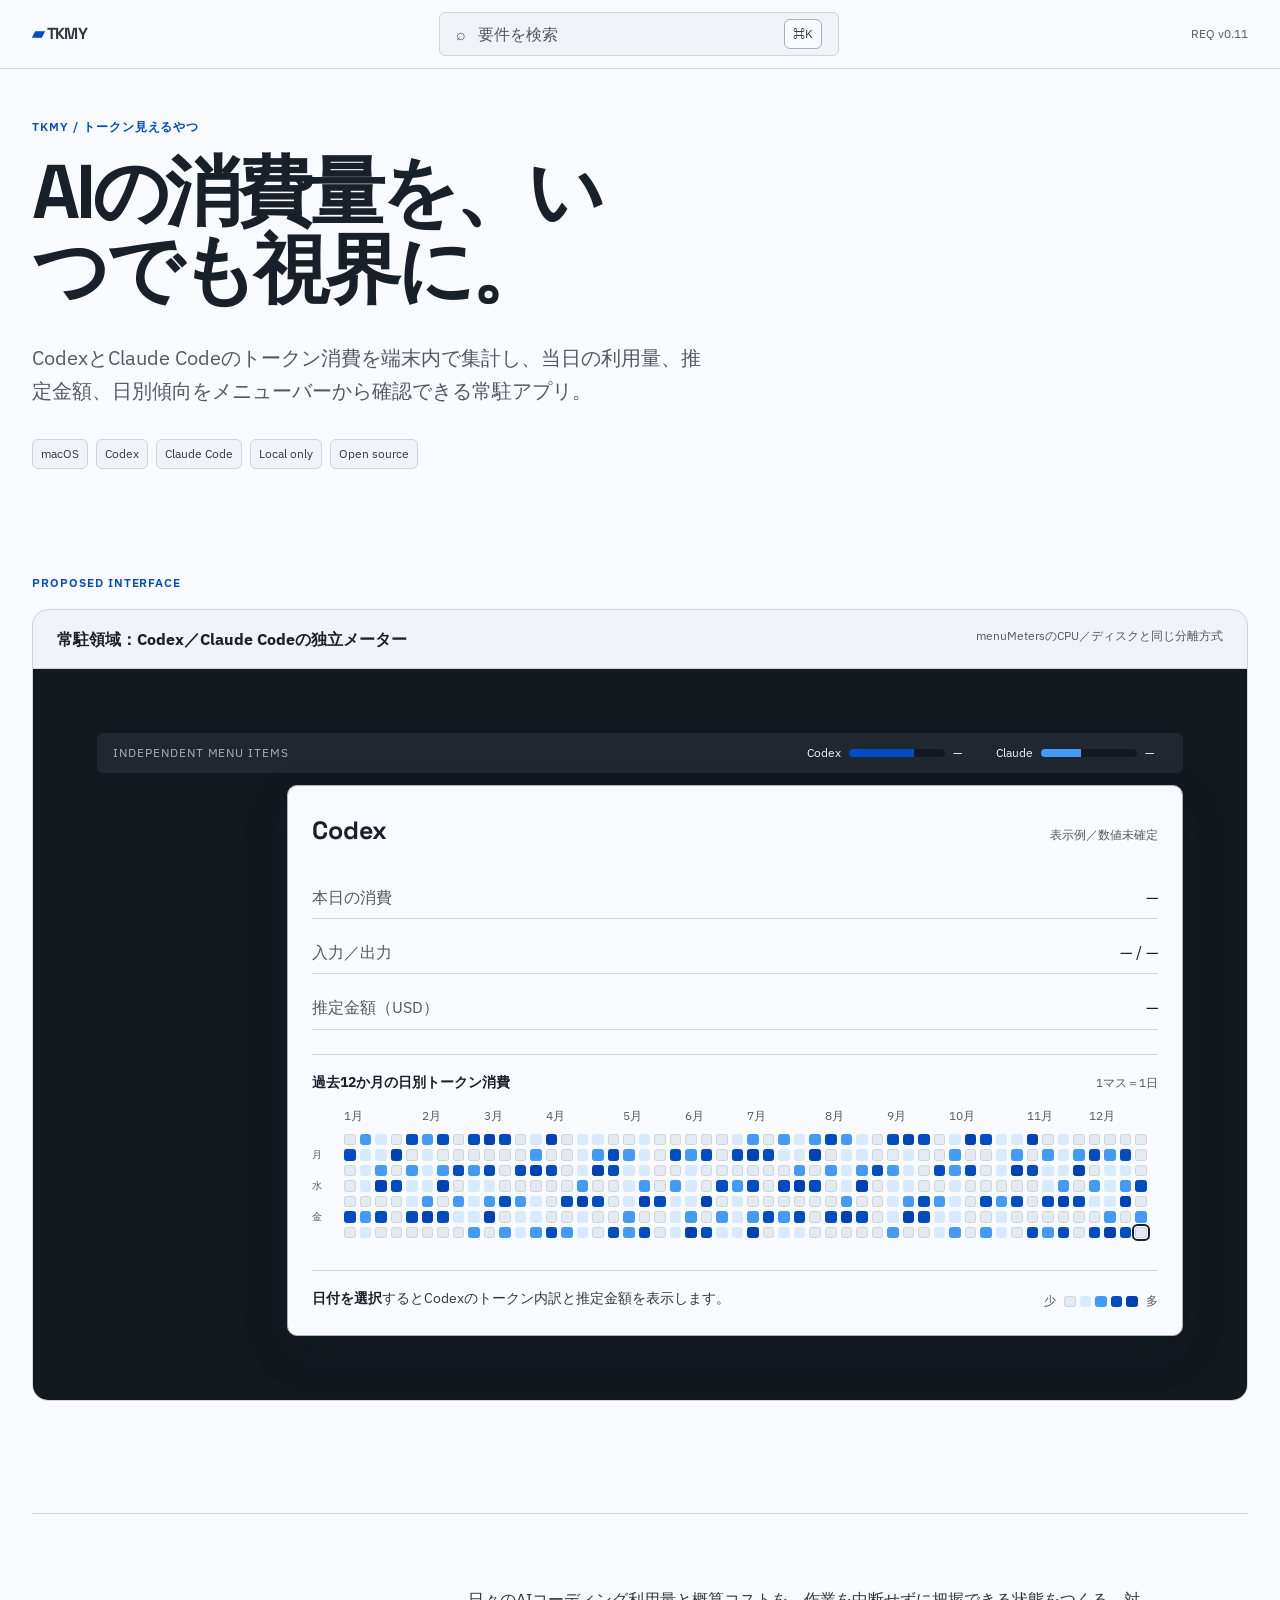
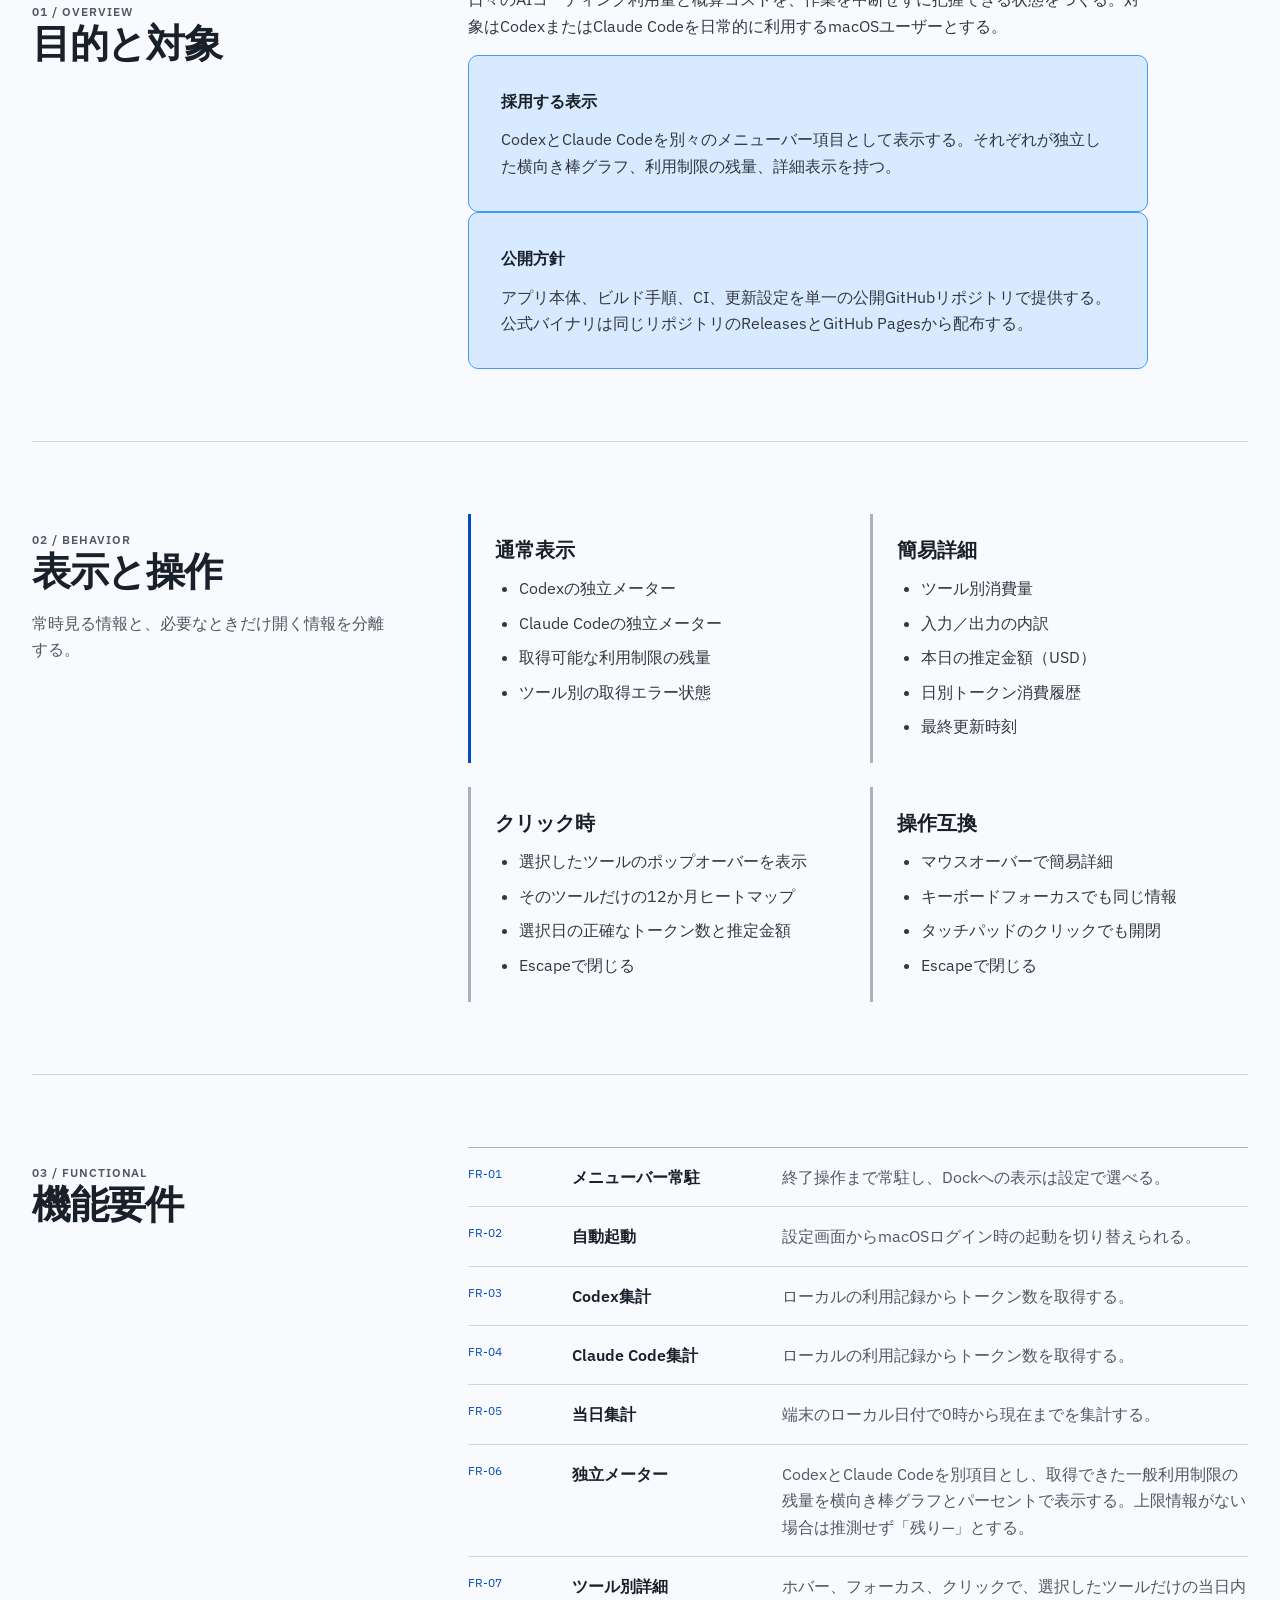
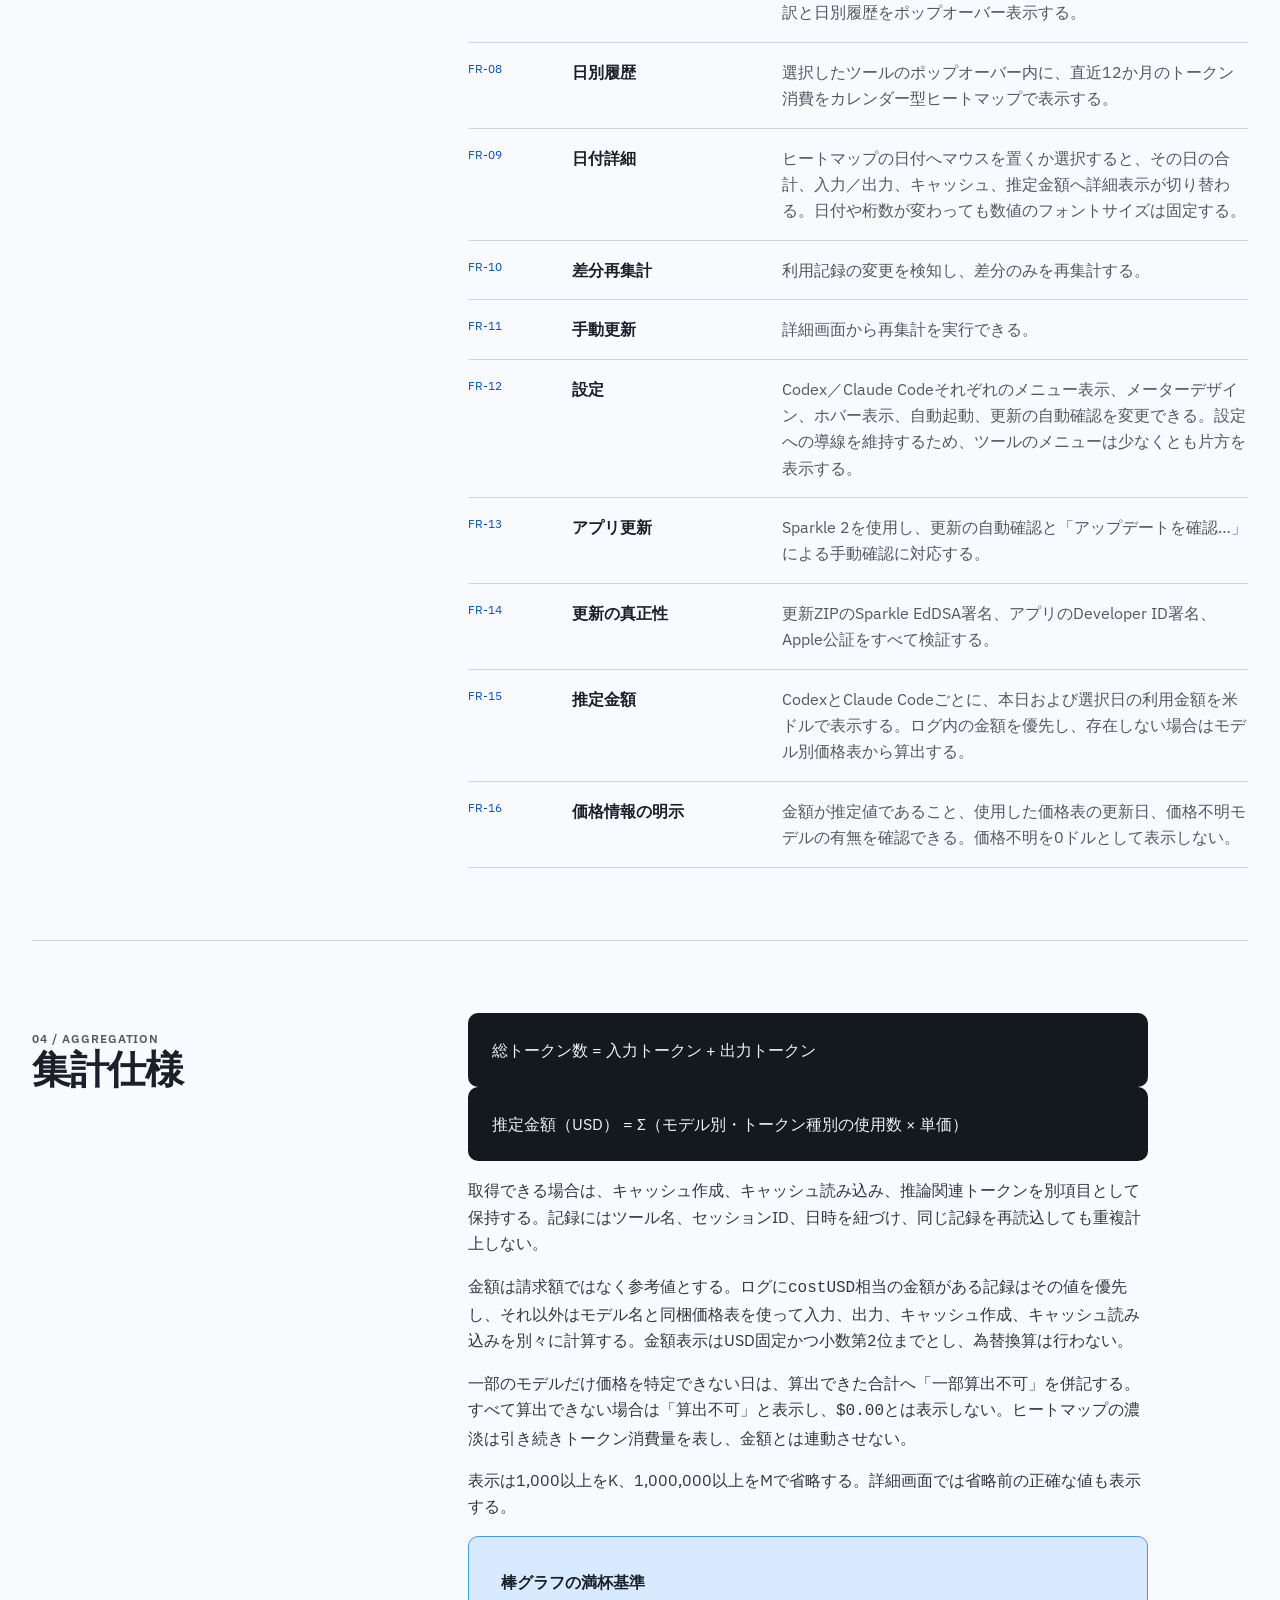
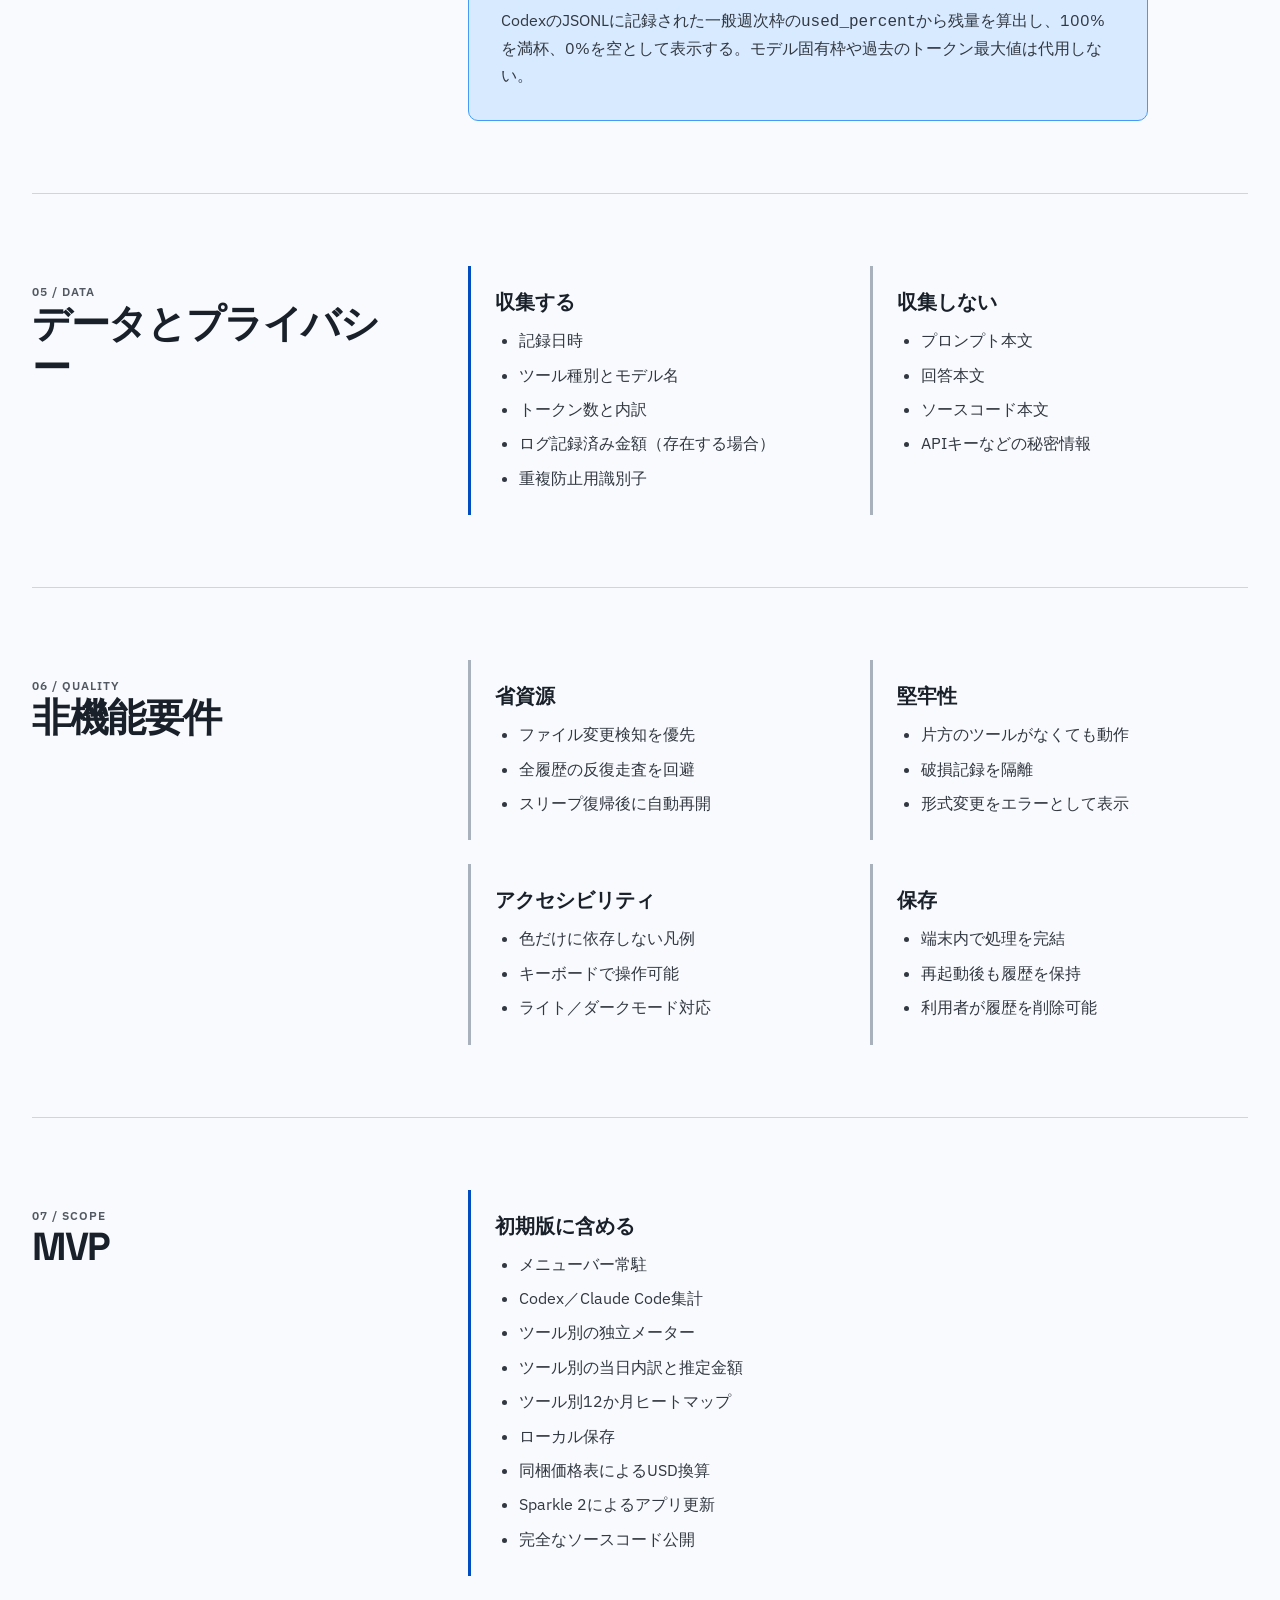
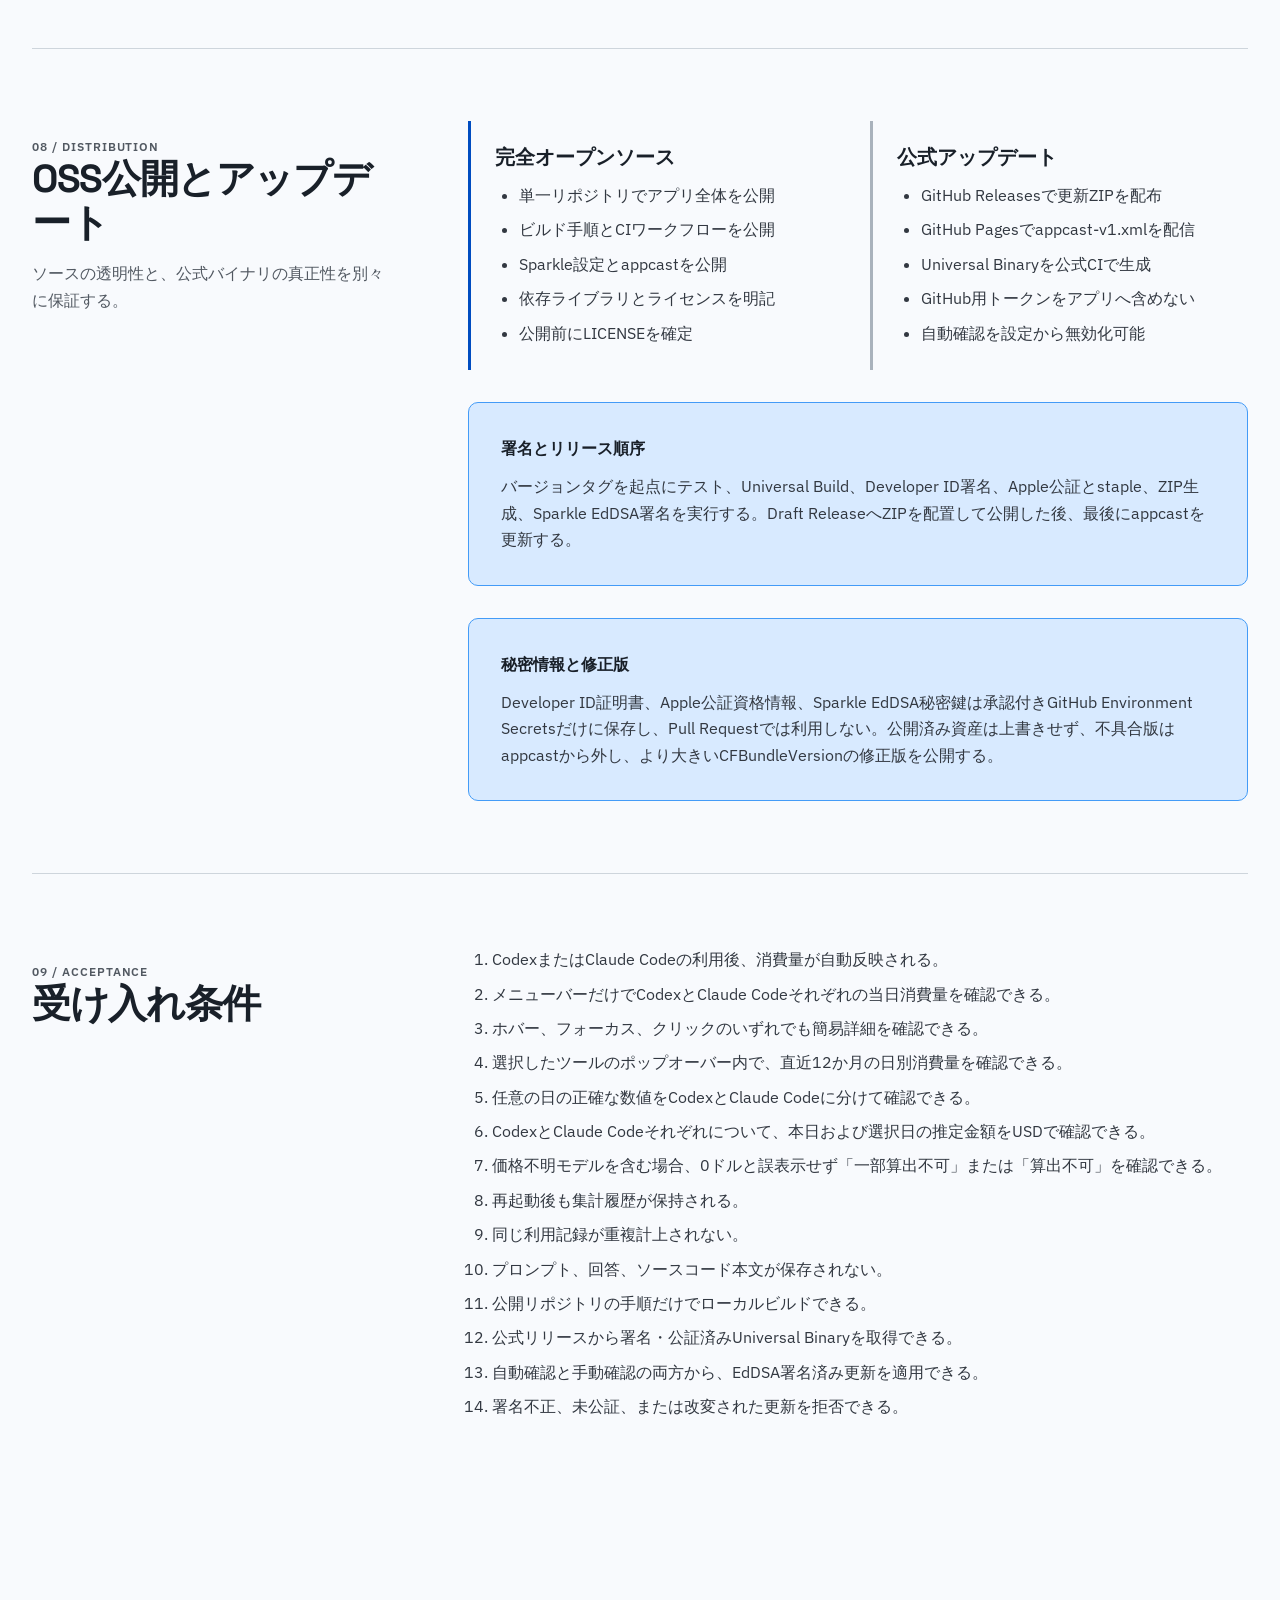
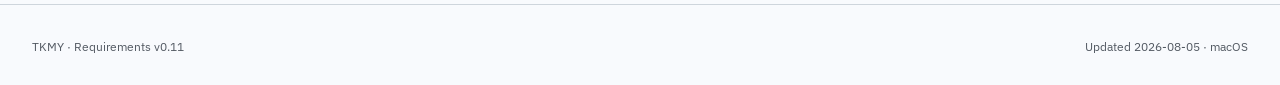
==== index.html @ b1a227ee "Initial release of TKMY" ====
<!doctype html>
<html lang="ja">
<head>
  <meta charset="utf-8">
  <meta name="viewport" content="width=device-width, initial-scale=1, viewport-fit=cover">
  <meta name="description" content="CodexとClaude Codeのトークン消費と推定金額を可視化するmacOS常駐アプリの要件定義">
  <title>TKMY — 要件定義 v0.11</title>
  <link rel="stylesheet" href="tokens.css">
  <style>
    /* Hallmark · macrostructure: Workbench · tone: technical-utilitarian · anchor hue: cobalt
     * pre-emit critique: P5 H5 E5 S5 R5 V5
     * contrast: pass (40–41) · nav: N13 · footer: Ft2 · slop: pass (42–45)
     * honest: pass (46) · chrome: pass (47) · tokens: pass (48) · responsive: pass (49)
     * mobile: pass (34, 49, 50–57) · icons: pass (30)
     */
    * { box-sizing: border-box; }
    html, body { margin: 0; overflow-x: clip; }
    html { scroll-behavior: smooth; }
    body {
      background: var(--color-paper);
      color: var(--color-ink-2);
      font-family: var(--font-body);
      font-size: var(--text-base);
      line-height: 1.65;
    }
    button, input { font: inherit; }
    button, a { -webkit-tap-highlight-color: var(--color-transparent); }
    a { color: inherit; text-decoration-color: var(--color-rule-2); text-underline-offset: 0.22em; }
    a:hover { text-decoration-color: var(--color-accent); }
    a:active { transform: translateY(1px); }
    a[aria-disabled="true"] { opacity: 0.5; cursor: not-allowed; pointer-events: none; }
    :focus-visible { outline: 2px solid var(--color-focus); outline-offset: 3px; }
    [hidden] { display: none !important; }

    .shell { width: min(100% - 2rem, 76rem); margin-inline: auto; }
    .nav {
      position: sticky; inset-block-start: 0; z-index: 20;
      background: var(--color-paper);
      border-block-end: var(--rule-thin) solid var(--color-rule);
    }
    .nav__inner {
      min-height: 4.25rem; display: grid; grid-template-columns: auto minmax(0, 1fr) auto;
      align-items: center; gap: var(--space-md);
    }
    .brand { font-family: var(--font-display); font-weight: 700; letter-spacing: -0.04em; text-decoration: none; white-space: nowrap; }
    .brand__mark { color: var(--color-accent); }
    .search-pill {
      justify-self: center; width: min(100%, 25rem); min-height: 2.75rem; padding-inline: var(--space-md);
      display: flex; align-items: center; gap: var(--space-sm); color: var(--color-muted);
      background: var(--color-paper-2); border: var(--rule-thin) solid var(--color-rule);
      border-radius: var(--radius-sm); cursor: pointer;
      transition: background-color var(--dur-medium) var(--ease-out), border-color var(--dur-medium) var(--ease-out);
    }
    .search-pill__label { overflow: hidden; text-overflow: ellipsis; white-space: nowrap; }
    .search-pill kbd, .cmd__hint kbd {
      margin-inline-start: auto; padding: var(--space-2xs) var(--space-xs); font-family: var(--font-mono); font-size: var(--text-xs);
      color: var(--color-ink-2); background: var(--color-paper); border: var(--rule-thin) solid var(--color-rule-2); border-radius: var(--radius-sm);
    }
    .nav__meta { font-family: var(--font-mono); font-size: var(--text-xs); color: var(--color-muted); white-space: nowrap; }

    .hero { padding-block: var(--space-2xl) var(--space-3xl); }
    .eyebrow, .section-kicker, .figure-label {
      margin: 0 0 var(--space-md); font-family: var(--font-mono); font-size: var(--text-xs); font-weight: 600;
      letter-spacing: 0.08em; text-transform: uppercase; color: var(--color-accent);
    }
    h1, h2, h3 { color: var(--color-ink); font-family: var(--font-display); font-style: normal; overflow-wrap: anywhere; min-width: 0; }
    h1 { max-width: 13ch; margin: 0; font-size: var(--text-display); line-height: 1.03; letter-spacing: -0.055em; }
    h2 { margin: 0; font-size: clamp(1.75rem, 4vw, var(--text-2xl)); line-height: 1.12; letter-spacing: -0.035em; }
    h3 { margin: 0; font-size: var(--text-md); line-height: 1.25; }
    .hero__lede { max-width: 42rem; margin: var(--space-xl) 0 0; font-size: var(--text-md); color: var(--color-muted); }
    .scope-line { display: flex; flex-wrap: wrap; gap: var(--space-xs); margin-block-start: var(--space-xl); }
    .chip { padding: var(--space-2xs) var(--space-xs); font-family: var(--font-mono); font-size: var(--text-xs); border: var(--rule-thin) solid var(--color-rule); border-radius: var(--radius-sm); background: var(--color-paper-2); }

    .workbench { padding-block: var(--space-xl) var(--space-4xl); }
    .frame { border: var(--rule-thin) solid var(--color-rule); border-radius: var(--radius-lg); background: var(--color-paper-2); overflow: clip; }
    .frame__caption { display: flex; justify-content: space-between; gap: var(--space-md); padding: var(--space-md) var(--space-lg); border-block-end: var(--rule-thin) solid var(--color-rule); }
    .frame__caption strong { color: var(--color-ink); }
    .frame__caption span { color: var(--color-muted); font-family: var(--font-mono); font-size: var(--text-xs); }
    .desktop { min-height: 24rem; padding: clamp(var(--space-lg), 5vw, var(--space-3xl)); background: var(--color-graphite); color: var(--color-on-dark); }
    .menu-strip { display: flex; align-items: center; justify-content: space-between; min-height: 2.5rem; padding-inline: var(--space-md); background: var(--color-graphite-2); border-radius: var(--radius-sm); }
    .menu-strip__label { font-family: var(--font-mono); font-size: var(--text-xs); letter-spacing: 0.08em; color: var(--color-on-dark-muted); }
    .menu-meters { display: flex; align-items: center; gap: var(--space-xs); }
    .meter-trigger {
      min-height: 2.25rem; display: flex; align-items: center; gap: var(--space-xs); padding-inline: var(--space-sm);
      color: var(--color-on-dark); background: var(--color-transparent); border: var(--rule-thin) solid var(--color-transparent); border-radius: var(--radius-sm); cursor: pointer;
    }
    .service-meter__name { font-size: var(--text-xs); white-space: nowrap; }
    .meter { width: clamp(3.5rem, 8vw, 6rem); height: 0.5rem; display: block; overflow: clip; background: var(--color-graphite); border-radius: var(--radius-round); }
    .meter__fill { height: 100%; display: block; }
    .meter__fill--codex { width: 68%; background: var(--color-accent); }
    .meter__fill--claude { width: 42%; background: var(--color-accent-2); }
    .meter__number { font-family: var(--font-mono); font-size: var(--text-xs); font-variant-numeric: tabular-nums; white-space: nowrap; }
    .meter-trigger:disabled { opacity: 0.5; cursor: not-allowed; }
    .meter-trigger[data-state="loading"] .meter__number { opacity: 0.6; }
    .meter-trigger[data-state="error"] { border-color: var(--color-error); }
    .meter-trigger[data-state="success"] { border-color: var(--color-success); }
    .hover-card {
      width: min(56rem, calc(100% - 2rem)); margin: var(--space-sm) 0 0 auto; padding: var(--space-lg);
      color: var(--color-ink-2); background: var(--color-paper); border: var(--rule-thin) solid var(--color-rule-2); border-radius: var(--radius-md);
      box-shadow: 0 1rem 3rem var(--color-shadow);
    }
    .hover-card::backdrop { background: var(--color-transparent); }
    .hover-card__head { display: flex; justify-content: space-between; align-items: baseline; gap: var(--space-md); margin-block-end: var(--space-lg); }
    .hover-card__head strong { color: var(--color-ink); font-family: var(--font-display); font-size: var(--text-lg); }
    .hover-card__head span { color: var(--color-muted); font-family: var(--font-mono); font-size: var(--text-xs); }
    .metric-list { display: grid; gap: var(--space-sm); margin: 0; }
    .metric-list div { display: grid; grid-template-columns: 1fr auto; gap: var(--space-md); padding-block: var(--space-xs); border-block-end: var(--rule-thin) solid var(--color-rule); }
    .metric-list dt { color: var(--color-muted); }
    .metric-list dd { margin: 0; color: var(--color-ink); font-family: var(--font-mono); font-variant-numeric: tabular-nums; }
    .hover-contribution { margin-block-start: var(--space-lg); padding-block-start: var(--space-md); border-block-start: var(--rule-thin) solid var(--color-rule); }
    .hover-contribution__head { display: flex; align-items: baseline; justify-content: space-between; gap: var(--space-md); margin-block-end: var(--space-sm); }
    .hover-contribution__head strong { color: var(--color-ink); font-size: var(--text-sm); }
    .hover-contribution__head span { color: var(--color-muted); font-family: var(--font-mono); font-size: var(--text-xs); white-space: nowrap; }
    .contribution-scroll { overflow-x: auto; overscroll-behavior-inline: contain; padding-block-end: var(--space-xs); scrollbar-width: thin; }
    .contribution-chart { --heat-cell: 0.72rem; --heat-gap: var(--space-2xs); width: max-content; min-width: 100%; }
    .month-row { margin-inline-start: var(--space-xl); display: grid; grid-template-columns: repeat(52, var(--heat-cell)); gap: var(--heat-gap); color: var(--color-muted); font-size: var(--text-xs); }
    .month-row span { grid-column: span 4; }
    .month-row span:nth-child(3n + 1) { grid-column: span 5; }
    .contribution-body { display: grid; grid-template-columns: var(--space-lg) auto; gap: var(--space-xs); margin-block-start: var(--space-xs); }
    .weekday-labels { height: calc(7 * var(--heat-cell) + 6 * var(--heat-gap)); display: grid; grid-template-rows: repeat(7, var(--heat-cell)); gap: var(--heat-gap); color: var(--color-muted); font-size: 0.65rem; line-height: var(--heat-cell); }
    .contribution-plot { display: grid; grid-auto-flow: column; grid-template-rows: repeat(7, var(--heat-cell)); grid-template-columns: repeat(52, var(--heat-cell)); gap: var(--heat-gap); width: max-content; }
    .contribution-day { width: var(--heat-cell); height: var(--heat-cell); padding: 0; background: var(--color-paper-3); border: var(--rule-thin) solid var(--color-rule); border-radius: 0.16rem; cursor: crosshair; }
    .contribution-day[data-level="1"] { background: var(--color-accent-soft); border-color: var(--color-accent-soft); }
    .contribution-day[data-level="2"] { background: var(--color-accent-2); border-color: var(--color-accent-2); }
    .contribution-day[data-level="3"] { background: var(--color-accent); border-color: var(--color-accent); }
    .contribution-day[data-level="4"] { background: var(--color-focus); border-color: var(--color-focus); }
    .contribution-day[aria-current="date"] { outline: 2px solid var(--color-ink); outline-offset: 1px; }
    .contribution-day:active { transform: scale(0.92); }
    .contribution-day:disabled { opacity: 0.5; cursor: not-allowed; }
    .contribution-day[data-state="loading"] { opacity: 0.65; }
    .contribution-day[data-state="error"] { border-color: var(--color-error); }
    .contribution-day[data-state="success"] { outline: 2px solid var(--color-success); }
    .contribution-footer { display: grid; gap: var(--space-md); margin-block-start: var(--space-lg); padding-block-start: var(--space-md); border-block-start: var(--rule-thin) solid var(--color-rule); }
    .day-readout { min-height: 1.5rem; margin: 0; color: var(--color-ink-2); font-size: var(--text-sm); }
    .day-readout strong { color: var(--color-ink); }
    .heat-legend { display: flex; align-items: center; gap: var(--space-xs); color: var(--color-muted); font-size: var(--text-xs); }
    .heat-legend__steps { display: flex; gap: var(--space-2xs); }
    .heat-legend i { width: 0.72rem; height: 0.72rem; display: block; border: var(--rule-thin) solid var(--color-rule); border-radius: 0.16rem; background: var(--color-paper-3); }
    .heat-legend i:nth-child(2) { background: var(--color-accent-soft); border-color: var(--color-accent-soft); }
    .heat-legend i:nth-child(3) { background: var(--color-accent-2); border-color: var(--color-accent-2); }
    .heat-legend i:nth-child(4) { background: var(--color-accent); border-color: var(--color-accent); }
    .heat-legend i:nth-child(5) { background: var(--color-focus); border-color: var(--color-focus); }

    .content { padding-block-end: var(--space-4xl); }
    .section { display: grid; gap: var(--space-xl); padding-block: var(--space-3xl); border-block-start: var(--rule-thin) solid var(--color-rule); scroll-margin-top: 5rem; }
    .section__head { max-width: 42rem; }
    .section__head p { margin: var(--space-md) 0 0; color: var(--color-muted); }
    .prose { max-width: 68ch; }
    .prose p:first-child { margin-block-start: 0; }
    .distribution-body { display: grid; gap: var(--space-xl); min-width: 0; }
    .requirements { margin: 0; border-block-start: var(--rule-thin) solid var(--color-rule-2); }
    .req-row { display: grid; grid-template-columns: 5rem minmax(9rem, 0.8fr) minmax(0, 2fr); gap: var(--space-lg); padding-block: var(--space-md); border-block-end: var(--rule-thin) solid var(--color-rule); }
    .req-row dt, .req-row dd { margin: 0; }
    .req-row dt { font-family: var(--font-mono); font-size: var(--text-xs); color: var(--color-accent); }
    .req-row dd:first-of-type { color: var(--color-ink); font-weight: 600; }
    .req-row dd:last-child { color: var(--color-muted); }
    .list-grid { display: grid; gap: var(--space-lg); }
    .list-grid.list-grid--single { grid-template-columns: minmax(0, 1fr); }
    .list-panel { padding: var(--space-lg); border-inline-start: 3px solid var(--color-rule-2); }
    .list-panel--accent { border-inline-start-color: var(--color-accent); }
    .list-panel h3 { margin-block-end: var(--space-sm); }
    .list-panel ul, .acceptance { margin: 0; padding-inline-start: var(--space-lg); }
    .list-panel li + li, .acceptance li + li { margin-block-start: var(--space-xs); }
    .formula { padding: var(--space-lg); color: var(--color-on-dark); background: var(--color-graphite); border-radius: var(--radius-md); font-family: var(--font-mono); overflow-wrap: anywhere; }
    .decision { padding: var(--space-xl); background: var(--color-accent-soft); border: var(--rule-thin) solid var(--color-accent-2); border-radius: var(--radius-md); }
    .decision strong { display: block; margin-block-end: var(--space-sm); color: var(--color-ink); }
    .decision p { margin: 0; }

    .footer { padding-block: var(--space-xl); border-block-start: var(--rule-thin) solid var(--color-rule); color: var(--color-muted); font-family: var(--font-mono); font-size: var(--text-xs); }
    .footer__line { display: flex; flex-wrap: wrap; justify-content: space-between; gap: var(--space-md); }

    dialog.cmd {
      position: fixed; inset: 0; width: min(36rem, calc(100% - 2rem)); max-height: min(80dvh, 36rem); margin: auto; padding: 0;
      color: var(--color-ink-2); background: var(--color-paper); border: var(--rule-thin) solid var(--color-rule-2); border-radius: var(--radius-md); box-shadow: 0 2rem 5rem var(--color-shadow);
    }
    dialog.cmd::backdrop { background: var(--color-backdrop); }
    .cmd__field { display: flex; align-items: center; gap: var(--space-sm); padding: var(--space-md); border-block-end: var(--rule-thin) solid var(--color-rule); }
    .cmd__field input { width: 100%; min-height: 2.75rem; color: var(--color-ink); background: var(--color-transparent); border: 0; outline: 0; }
    .cmd__hint { flex: none; }
    .cmd__list { display: grid; gap: var(--space-2xs); padding: var(--space-xs); overflow-y: auto; }
    .cmd__item { min-height: 3rem; display: flex; align-items: center; justify-content: space-between; gap: var(--space-md); padding-inline: var(--space-md); color: var(--color-ink-2); text-decoration: none; border-radius: var(--radius-sm); white-space: nowrap; }
    .cmd__item span { overflow: hidden; text-overflow: ellipsis; }
    .cmd__item small { color: var(--color-muted); font-family: var(--font-mono); }
    .cmd__empty { margin: 0; padding: var(--space-xl); color: var(--color-muted); text-align: center; }

    @media (hover: hover) and (pointer: fine) {
      .search-pill:hover { background: var(--color-paper-3); border-color: var(--color-rule-2); }
      .meter-trigger:hover { border-color: var(--color-on-dark-muted); }
      .cmd__item:hover { background: var(--color-accent-soft); }
      .contribution-day:hover { border-color: var(--color-ink); }
    }
    .search-pill:active, .meter-trigger:active { transform: translateY(1px); }
    .search-pill:disabled { opacity: 0.5; cursor: not-allowed; }
    .search-pill[data-state="loading"]::before { content: "…"; }
    .search-pill[data-state="error"] { border-color: var(--color-error); }
    .search-pill[data-state="success"] { border-color: var(--color-success); }

    @media (min-width: 40rem) {
      .shell { width: min(100% - 3rem, 76rem); }
      .contribution-footer { grid-template-columns: minmax(0, 1fr) auto; align-items: end; }
      .list-grid { grid-template-columns: repeat(2, minmax(0, 1fr)); }
    }
    @media (min-width: 60rem) {
      .section { grid-template-columns: minmax(0, 0.7fr) minmax(0, 1.5fr); gap: var(--space-3xl); }
      .section__head { position: sticky; inset-block-start: 6rem; align-self: start; }
    }
    @media (max-width: 39.99rem) {
      .nav__inner { grid-template-columns: auto 2.75rem auto; }
      .search-pill { width: 2.75rem; padding: 0; justify-content: center; }
      .search-pill__label, .search-pill kbd { display: none; }
      .nav__meta { font-size: 0.65rem; }
      .frame__caption { display: block; }
      .frame__caption span { display: block; margin-block-start: var(--space-xs); }
      .menu-strip__label, .service-meter__name { display: none; }
      .menu-meters { gap: 0; }
      .meter-trigger { padding-inline: var(--space-xs); }
      .meter { width: 2.5rem; }
      .req-row { grid-template-columns: 4rem minmax(0, 1fr); gap: var(--space-xs) var(--space-md); }
      .req-row dd:last-child { grid-column: 1 / -1; padding-block-end: var(--space-xs); }
      .footer__line { display: grid; }
    }
    @media (prefers-reduced-motion: reduce) {
      html { scroll-behavior: auto; }
      *, *::before, *::after { animation-duration: 0.01ms !important; animation-iteration-count: 1 !important; transition-duration: 0.01ms !important; }
    }
  </style>
</head>
<body>
  <header class="nav">
    <div class="nav__inner shell">
      <a class="brand" href="#top"><span class="brand__mark">▰</span> TKMY</a>
      <button class="search-pill" id="searchTrigger" type="button" aria-label="要件の目次を検索">
        <span aria-hidden="true">⌕</span><span class="search-pill__label">要件を検索</span><kbd>⌘K</kbd>
      </button>
      <span class="nav__meta">REQ v0.11</span>
    </div>
  </header>

  <main id="top">
    <section class="hero shell">
      <p class="eyebrow">TKMY / トークン見えるやつ</p>
      <h1>AIの消費量を、いつでも視界に。</h1>
      <p class="hero__lede">CodexとClaude Codeのトークン消費を端末内で集計し、当日の利用量、推定金額、日別傾向をメニューバーから確認できる常駐アプリ。</p>
      <div class="scope-line" aria-label="対象範囲">
        <span class="chip">macOS</span><span class="chip">Codex</span><span class="chip">Claude Code</span><span class="chip">Local only</span><span class="chip">Open source</span>
      </div>
    </section>

    <section class="workbench shell" aria-labelledby="display-title">
      <p class="section-kicker">Proposed interface</p>
      <div class="frame">
        <div class="frame__caption"><strong id="display-title">常駐領域：Codex／Claude Codeの独立メーター</strong><span>menuMetersのCPU／ディスクと同じ分離方式</span></div>
        <div class="desktop">
          <div class="menu-strip">
            <span class="menu-strip__label">INDEPENDENT MENU ITEMS</span>
            <div class="menu-meters">
              <button class="meter-trigger" type="button" data-service="codex" aria-controls="codexTip" aria-expanded="true" aria-label="Codexの本日消費量を表示">
                <span class="service-meter__name">Codex</span>
                <span class="meter" aria-hidden="true"><span class="meter__fill meter__fill--codex"></span></span>
                <span class="meter__number">—</span>
              </button>
              <button class="meter-trigger" type="button" data-service="claude" aria-controls="claudeTip" aria-expanded="false" aria-label="Claude Codeの本日消費量を表示">
                <span class="service-meter__name">Claude</span>
                <span class="meter" aria-hidden="true"><span class="meter__fill meter__fill--claude"></span></span>
                <span class="meter__number">—</span>
              </button>
            </div>
          </div>
          <div class="hover-card service-graph" id="codexTip" role="region" data-service="codex" aria-label="Codexの利用詳細">
            <div class="hover-card__head"><strong>Codex</strong><span>表示例／数値未確定</span></div>
            <dl class="metric-list"><div><dt>本日の消費</dt><dd>—</dd></div><div><dt>入力／出力</dt><dd>— / —</dd></div><div><dt>推定金額（USD）</dt><dd>—</dd></div></dl>
            <div class="hover-contribution">
              <div class="hover-contribution__head"><strong>過去12か月の日別トークン消費</strong><span>1マス＝1日</span></div>
              <div class="contribution-scroll" data-scroll tabindex="0" aria-label="Codexの年間グラフを横方向にスクロール">
                <div class="contribution-chart"><div class="month-row" data-months aria-hidden="true"></div><div class="contribution-body"><div class="weekday-labels" aria-hidden="true"><span></span><span>月</span><span></span><span>水</span><span></span><span>金</span><span></span></div><div class="contribution-plot" data-plot role="grid" aria-label="Codexの日別トークン消費"></div></div></div>
              </div>
              <div class="contribution-footer"><p class="day-readout" data-readout aria-live="polite"><strong>日付を選択</strong>するとCodexのトークン内訳と推定金額を表示します。</p><div class="heat-legend" aria-label="消費量の濃淡"><span>少</span><span class="heat-legend__steps" aria-hidden="true"><i></i><i></i><i></i><i></i><i></i></span><span>多</span></div></div>
            </div>
          </div>
          <div class="hover-card service-graph" id="claudeTip" role="region" data-service="claude" aria-label="Claude Codeの利用詳細" hidden>
            <div class="hover-card__head"><strong>Claude Code</strong><span>表示例／数値未確定</span></div>
            <dl class="metric-list"><div><dt>本日の消費</dt><dd>—</dd></div><div><dt>入力／出力</dt><dd>— / —</dd></div><div><dt>推定金額（USD）</dt><dd>—</dd></div></dl>
            <div class="hover-contribution">
              <div class="hover-contribution__head"><strong>過去12か月の日別トークン消費</strong><span>1マス＝1日</span></div>
              <div class="contribution-scroll" data-scroll tabindex="0" aria-label="Claude Codeの年間グラフを横方向にスクロール">
                <div class="contribution-chart"><div class="month-row" data-months aria-hidden="true"></div><div class="contribution-body"><div class="weekday-labels" aria-hidden="true"><span></span><span>月</span><span></span><span>水</span><span></span><span>金</span><span></span></div><div class="contribution-plot" data-plot role="grid" aria-label="Claude Codeの日別トークン消費"></div></div></div>
              </div>
              <div class="contribution-footer"><p class="day-readout" data-readout aria-live="polite"><strong>日付を選択</strong>するとClaude Codeのトークン内訳と推定金額を表示します。</p><div class="heat-legend" aria-label="消費量の濃淡"><span>少</span><span class="heat-legend__steps" aria-hidden="true"><i></i><i></i><i></i><i></i><i></i></span><span>多</span></div></div>
            </div>
          </div>
        </div>
      </div>
    </section>

    <div class="content shell">
      <section class="section" id="overview">
        <div class="section__head"><p class="section-kicker">01 / Overview</p><h2>目的と対象</h2></div>
        <div class="prose">
          <p>日々のAIコーディング利用量と概算コストを、作業を中断せずに把握できる状態をつくる。対象はCodexまたはClaude Codeを日常的に利用するmacOSユーザーとする。</p>
          <div class="decision"><strong>採用する表示</strong><p>CodexとClaude Codeを別々のメニューバー項目として表示する。それぞれが独立した横向き棒グラフ、利用制限の残量、詳細表示を持つ。</p></div>
          <div class="decision"><strong>公開方針</strong><p>アプリ本体、ビルド手順、CI、更新設定を単一の公開GitHubリポジトリで提供する。公式バイナリは同じリポジトリのReleasesとGitHub Pagesから配布する。</p></div>
        </div>
      </section>

      <section class="section" id="behavior">
        <div class="section__head"><p class="section-kicker">02 / Behavior</p><h2>表示と操作</h2><p>常時見る情報と、必要なときだけ開く情報を分離する。</p></div>
        <div class="list-grid">
          <div class="list-panel list-panel--accent"><h3>通常表示</h3><ul><li>Codexの独立メーター</li><li>Claude Codeの独立メーター</li><li>取得可能な利用制限の残量</li><li>ツール別の取得エラー状態</li></ul></div>
          <div class="list-panel"><h3>簡易詳細</h3><ul><li>ツール別消費量</li><li>入力／出力の内訳</li><li>本日の推定金額（USD）</li><li>日別トークン消費履歴</li><li>最終更新時刻</li></ul></div>
          <div class="list-panel"><h3>クリック時</h3><ul><li>選択したツールのポップオーバーを表示</li><li>そのツールだけの12か月ヒートマップ</li><li>選択日の正確なトークン数と推定金額</li><li>Escapeで閉じる</li></ul></div>
          <div class="list-panel"><h3>操作互換</h3><ul><li>マウスオーバーで簡易詳細</li><li>キーボードフォーカスでも同じ情報</li><li>タッチパッドのクリックでも開閉</li><li>Escapeで閉じる</li></ul></div>
        </div>
      </section>

      <section class="section" id="functional">
        <div class="section__head"><p class="section-kicker">03 / Functional</p><h2>機能要件</h2></div>
        <dl class="requirements">
          <div class="req-row"><dt>FR-01</dt><dd>メニューバー常駐</dd><dd>終了操作まで常駐し、Dockへの表示は設定で選べる。</dd></div>
          <div class="req-row"><dt>FR-02</dt><dd>自動起動</dd><dd>設定画面からmacOSログイン時の起動を切り替えられる。</dd></div>
          <div class="req-row"><dt>FR-03</dt><dd>Codex集計</dd><dd>ローカルの利用記録からトークン数を取得する。</dd></div>
          <div class="req-row"><dt>FR-04</dt><dd>Claude Code集計</dd><dd>ローカルの利用記録からトークン数を取得する。</dd></div>
          <div class="req-row"><dt>FR-05</dt><dd>当日集計</dd><dd>端末のローカル日付で0時から現在までを集計する。</dd></div>
          <div class="req-row"><dt>FR-06</dt><dd>独立メーター</dd><dd>CodexとClaude Codeを別項目とし、取得できた一般利用制限の残量を横向き棒グラフとパーセントで表示する。上限情報がない場合は推測せず「残り—」とする。</dd></div>
          <div class="req-row"><dt>FR-07</dt><dd>ツール別詳細</dd><dd>ホバー、フォーカス、クリックで、選択したツールだけの当日内訳と日別履歴をポップオーバー表示する。</dd></div>
          <div class="req-row"><dt>FR-08</dt><dd>日別履歴</dd><dd>選択したツールのポップオーバー内に、直近12か月のトークン消費をカレンダー型ヒートマップで表示する。</dd></div>
          <div class="req-row"><dt>FR-09</dt><dd>日付詳細</dd><dd>ヒートマップの日付へマウスを置くか選択すると、その日の合計、入力／出力、キャッシュ、推定金額へ詳細表示が切り替わる。日付や桁数が変わっても数値のフォントサイズは固定する。</dd></div>
          <div class="req-row"><dt>FR-10</dt><dd>差分再集計</dd><dd>利用記録の変更を検知し、差分のみを再集計する。</dd></div>
          <div class="req-row"><dt>FR-11</dt><dd>手動更新</dd><dd>詳細画面から再集計を実行できる。</dd></div>
          <div class="req-row"><dt>FR-12</dt><dd>設定</dd><dd>Codex／Claude Codeそれぞれのメニュー表示、メーターデザイン、ホバー表示、自動起動、更新の自動確認を変更できる。設定への導線を維持するため、ツールのメニューは少なくとも片方を表示する。</dd></div>
          <div class="req-row"><dt>FR-13</dt><dd>アプリ更新</dd><dd>Sparkle 2を使用し、更新の自動確認と「アップデートを確認…」による手動確認に対応する。</dd></div>
          <div class="req-row"><dt>FR-14</dt><dd>更新の真正性</dd><dd>更新ZIPのSparkle EdDSA署名、アプリのDeveloper ID署名、Apple公証をすべて検証する。</dd></div>
          <div class="req-row"><dt>FR-15</dt><dd>推定金額</dd><dd>CodexとClaude Codeごとに、本日および選択日の利用金額を米ドルで表示する。ログ内の金額を優先し、存在しない場合はモデル別価格表から算出する。</dd></div>
          <div class="req-row"><dt>FR-16</dt><dd>価格情報の明示</dd><dd>金額が推定値であること、使用した価格表の更新日、価格不明モデルの有無を確認できる。価格不明を0ドルとして表示しない。</dd></div>
        </dl>
      </section>

      <section class="section" id="aggregation">
        <div class="section__head"><p class="section-kicker">04 / Aggregation</p><h2>集計仕様</h2></div>
        <div class="prose">
          <div class="formula">総トークン数 = 入力トークン + 出力トークン</div>
          <div class="formula">推定金額（USD） = Σ（モデル別・トークン種別の使用数 × 単価）</div>
          <p>取得できる場合は、キャッシュ作成、キャッシュ読み込み、推論関連トークンを別項目として保持する。記録にはツール名、セッションID、日時を紐づけ、同じ記録を再読込しても重複計上しない。</p>
          <p>金額は請求額ではなく参考値とする。ログに<code>costUSD</code>相当の金額がある記録はその値を優先し、それ以外はモデル名と同梱価格表を使って入力、出力、キャッシュ作成、キャッシュ読み込みを別々に計算する。金額表示はUSD固定かつ小数第2位までとし、為替換算は行わない。</p>
          <p>一部のモデルだけ価格を特定できない日は、算出できた合計へ「一部算出不可」を併記する。すべて算出できない場合は「算出不可」と表示し、<code>$0.00</code>とは表示しない。ヒートマップの濃淡は引き続きトークン消費量を表し、金額とは連動させない。</p>
          <p>表示は1,000以上をK、1,000,000以上をMで省略する。詳細画面では省略前の正確な値も表示する。</p>
          <div class="decision"><strong>棒グラフの満杯基準</strong><p>CodexのJSONLに記録された一般週次枠の<code>used_percent</code>から残量を算出し、100%を満杯、0%を空として表示する。モデル固有枠や過去のトークン最大値は代用しない。</p></div>
        </div>
      </section>

      <section class="section" id="data">
        <div class="section__head"><p class="section-kicker">05 / Data</p><h2>データとプライバシー</h2></div>
        <div class="list-grid">
          <div class="list-panel list-panel--accent"><h3>収集する</h3><ul><li>記録日時</li><li>ツール種別とモデル名</li><li>トークン数と内訳</li><li>ログ記録済み金額（存在する場合）</li><li>重複防止用識別子</li></ul></div>
          <div class="list-panel"><h3>収集しない</h3><ul><li>プロンプト本文</li><li>回答本文</li><li>ソースコード本文</li><li>APIキーなどの秘密情報</li></ul></div>
        </div>
      </section>

      <section class="section" id="quality">
        <div class="section__head"><p class="section-kicker">06 / Quality</p><h2>非機能要件</h2></div>
        <div class="list-grid">
          <div class="list-panel"><h3>省資源</h3><ul><li>ファイル変更検知を優先</li><li>全履歴の反復走査を回避</li><li>スリープ復帰後に自動再開</li></ul></div>
          <div class="list-panel"><h3>堅牢性</h3><ul><li>片方のツールがなくても動作</li><li>破損記録を隔離</li><li>形式変更をエラーとして表示</li></ul></div>
          <div class="list-panel"><h3>アクセシビリティ</h3><ul><li>色だけに依存しない凡例</li><li>キーボードで操作可能</li><li>ライト／ダークモード対応</li></ul></div>
          <div class="list-panel"><h3>保存</h3><ul><li>端末内で処理を完結</li><li>再起動後も履歴を保持</li><li>利用者が履歴を削除可能</li></ul></div>
        </div>
      </section>

      <section class="section" id="mvp">
        <div class="section__head"><p class="section-kicker">07 / Scope</p><h2>MVP</h2></div>
        <div class="list-grid list-grid--single">
          <div class="list-panel list-panel--accent"><h3>初期版に含める</h3><ul><li>メニューバー常駐</li><li>Codex／Claude Code集計</li><li>ツール別の独立メーター</li><li>ツール別の当日内訳と推定金額</li><li>ツール別12か月ヒートマップ</li><li>ローカル保存</li><li>同梱価格表によるUSD換算</li><li>Sparkle 2によるアプリ更新</li><li>完全なソースコード公開</li></ul></div>
        </div>
      </section>

      <section class="section" id="distribution">
        <div class="section__head"><p class="section-kicker">08 / Distribution</p><h2>OSS公開とアップデート</h2><p>ソースの透明性と、公式バイナリの真正性を別々に保証する。</p></div>
        <div class="distribution-body">
          <div class="list-grid">
            <div class="list-panel list-panel--accent"><h3>完全オープンソース</h3><ul><li>単一リポジトリでアプリ全体を公開</li><li>ビルド手順とCIワークフローを公開</li><li>Sparkle設定とappcastを公開</li><li>依存ライブラリとライセンスを明記</li><li>公開前にLICENSEを確定</li></ul></div>
            <div class="list-panel"><h3>公式アップデート</h3><ul><li>GitHub Releasesで更新ZIPを配布</li><li>GitHub Pagesでappcast-v1.xmlを配信</li><li>Universal Binaryを公式CIで生成</li><li>GitHub用トークンをアプリへ含めない</li><li>自動確認を設定から無効化可能</li></ul></div>
          </div>
          <div class="decision"><strong>署名とリリース順序</strong><p>バージョンタグを起点にテスト、Universal Build、Developer ID署名、Apple公証とstaple、ZIP生成、Sparkle EdDSA署名を実行する。Draft ReleaseへZIPを配置して公開した後、最後にappcastを更新する。</p></div>
          <div class="decision"><strong>秘密情報と修正版</strong><p>Developer ID証明書、Apple公証資格情報、Sparkle EdDSA秘密鍵は承認付きGitHub Environment Secretsだけに保存し、Pull Requestでは利用しない。公開済み資産は上書きせず、不具合版はappcastから外し、より大きいCFBundleVersionの修正版を公開する。</p></div>
        </div>
      </section>

      <section class="section" id="acceptance">
        <div class="section__head"><p class="section-kicker">09 / Acceptance</p><h2>受け入れ条件</h2></div>
        <ol class="acceptance">
          <li>CodexまたはClaude Codeの利用後、消費量が自動反映される。</li>
          <li>メニューバーだけでCodexとClaude Codeそれぞれの当日消費量を確認できる。</li>
          <li>ホバー、フォーカス、クリックのいずれでも簡易詳細を確認できる。</li>
          <li>選択したツールのポップオーバー内で、直近12か月の日別消費量を確認できる。</li>
          <li>任意の日の正確な数値をCodexとClaude Codeに分けて確認できる。</li>
          <li>CodexとClaude Codeそれぞれについて、本日および選択日の推定金額をUSDで確認できる。</li>
          <li>価格不明モデルを含む場合、0ドルと誤表示せず「一部算出不可」または「算出不可」を確認できる。</li>
          <li>再起動後も集計履歴が保持される。</li>
          <li>同じ利用記録が重複計上されない。</li>
          <li>プロンプト、回答、ソースコード本文が保存されない。</li>
          <li>公開リポジトリの手順だけでローカルビルドできる。</li>
          <li>公式リリースから署名・公証済みUniversal Binaryを取得できる。</li>
          <li>自動確認と手動確認の両方から、EdDSA署名済み更新を適用できる。</li>
          <li>署名不正、未公証、または改変された更新を拒否できる。</li>
        </ol>
      </section>
    </div>
  </main>

  <footer class="footer"><div class="footer__line shell"><span>TKMY · Requirements v0.11</span><span>Updated 2026-08-05 · macOS</span></div></footer>

  <dialog class="cmd" id="commandDialog" aria-labelledby="commandTitle">
    <div class="cmd__field">
      <span aria-hidden="true">⌕</span>
      <input id="commandInput" type="search" autocomplete="off" aria-label="要件を検索" placeholder="例：集計、MVP、プライバシー">
      <span class="cmd__hint"><kbd>esc</kbd></span>
    </div>
    <div class="cmd__list" id="commandList" aria-labelledby="commandTitle">
      <span id="commandTitle" hidden>要件の目次</span>
      <a class="cmd__item" href="#overview"><span>目的と対象</span><small>01</small></a>
      <a class="cmd__item" href="#behavior"><span>表示と操作</span><small>02</small></a>
      <a class="cmd__item" href="#functional"><span>機能要件</span><small>03</small></a>
      <a class="cmd__item" href="#aggregation"><span>集計仕様</span><small>04</small></a>
      <a class="cmd__item" href="#data"><span>データとプライバシー</span><small>05</small></a>
      <a class="cmd__item" href="#quality"><span>非機能要件</span><small>06</small></a>
      <a class="cmd__item" href="#mvp"><span>MVP</span><small>07</small></a>
      <a class="cmd__item" href="#distribution"><span>OSS公開とアップデート</span><small>08</small></a>
      <a class="cmd__item" href="#acceptance"><span>受け入れ条件</span><small>09</small></a>
      <p class="cmd__empty" id="commandEmpty" hidden>一致する要件がありません。</p>
    </div>
  </dialog>

  <script>
    const dialog = document.querySelector('#commandDialog');
    const searchTrigger = document.querySelector('#searchTrigger');
    const commandInput = document.querySelector('#commandInput');
    const commandItems = [...document.querySelectorAll('.cmd__item')];
    const commandEmpty = document.querySelector('#commandEmpty');

    function openCommand() {
      if (!dialog.open) dialog.showModal();
      commandInput.value = '';
      commandItems.forEach((item) => { item.hidden = false; });
      commandEmpty.hidden = true;
      requestAnimationFrame(() => commandInput.focus());
    }
    function closeCommand() { if (dialog.open) dialog.close(); }
    searchTrigger.addEventListener('click', openCommand);
    document.addEventListener('keydown', (event) => {
      if ((event.metaKey || event.ctrlKey) && event.key.toLowerCase() === 'k') {
        event.preventDefault();
        dialog.open ? closeCommand() : openCommand();
      } else if (event.key === 'Escape' && dialog.open) {
        event.preventDefault();
        closeCommand();
      }
    });
    dialog.addEventListener('click', (event) => { if (event.target === dialog) closeCommand(); });
    commandItems.forEach((item) => item.addEventListener('click', closeCommand));
    commandInput.addEventListener('input', () => {
      const query = commandInput.value.trim().toLocaleLowerCase('ja');
      let count = 0;
      commandItems.forEach((item) => {
        const match = item.textContent.toLocaleLowerCase('ja').includes(query);
        item.hidden = !match;
        if (match) count += 1;
      });
      commandEmpty.hidden = count !== 0;
    });

    const meterTriggers = [...document.querySelectorAll('.meter-trigger[data-service]')];
    let hoverTimer;
    function hideUsageTips() {
      document.querySelectorAll('.hover-card').forEach((tip) => { tip.hidden = true; });
      meterTriggers.forEach((trigger) => trigger.setAttribute('aria-expanded', 'false'));
    }
    function showUsageTip(trigger) {
      hideUsageTips();
      const tip = document.querySelector(`#${trigger.getAttribute('aria-controls')}`);
      tip.hidden = false;
      trigger.setAttribute('aria-expanded', 'true');
      requestAnimationFrame(() => {
        const scroll = tip.querySelector('[data-scroll]');
        scroll.scrollLeft = scroll.scrollWidth;
      });
    }
    meterTriggers.forEach((trigger) => {
      trigger.addEventListener('mouseenter', () => { hoverTimer = window.setTimeout(() => showUsageTip(trigger), 800); });
      trigger.addEventListener('mouseleave', () => { window.clearTimeout(hoverTimer); });
      trigger.addEventListener('focus', () => showUsageTip(trigger));
      trigger.addEventListener('blur', (event) => {
        const tip = document.querySelector(`#${trigger.getAttribute('aria-controls')}`);
        if (!tip.contains(event.relatedTarget)) hideUsageTips();
      });
      trigger.addEventListener('click', () => showUsageTip(trigger));
    });
    document.addEventListener('keydown', (event) => { if (event.key === 'Escape') hideUsageTips(); });

    const today = new Date();
    today.setHours(0, 0, 0, 0);
    const levelPatterns = {
      codex: [0, 1, 0, 2, 0, 3, 1, 0, 4, 2, 0, 1, 3],
      claude: [1, 0, 0, 2, 0, 1, 3, 0, 0, 4, 2, 0]
    };

    function renderHistory(graph) {
      const source = graph.dataset.service;
      const plot = graph.querySelector('[data-plot]');
      const monthRow = graph.querySelector('[data-months]');
      const readout = graph.querySelector('[data-readout]');
      const scroll = graph.querySelector('[data-scroll]');
      const serviceName = source === 'codex' ? 'Codex' : 'Claude Code';
      const dayCount = 364;
      const gridEndDate = new Date(today);
      gridEndDate.setDate(today.getDate() + (6 - today.getDay()));
      const startDate = new Date(gridEndDate);
      startDate.setDate(gridEndDate.getDate() - (dayCount - 1));
      const monthNames = [];
      for (let offset = 11; offset >= 0; offset -= 1) {
        monthNames.push(new Intl.DateTimeFormat('ja-JP', { month: 'short' }).format(new Date(today.getFullYear(), today.getMonth() - offset, 1)));
      }

      plot.replaceChildren();
      monthRow.replaceChildren();
      readout.innerHTML = `<strong>日付を選択</strong>すると${serviceName}のトークン内訳と推定金額を表示します。`;

      monthNames.forEach((name) => {
        const label = document.createElement('span');
        label.textContent = name;
        monthRow.append(label);
      });

      for (let index = 0; index < dayCount; index += 1) {
        const date = new Date(startDate);
        date.setDate(startDate.getDate() + index);
        const day = document.createElement('button');
        const pattern = levelPatterns[source];
        day.type = 'button';
        day.className = 'contribution-day';
        day.dataset.level = date > today ? '0' : String(pattern[(index * 5 + Math.floor(index / 11)) % pattern.length]);
        day.dataset.date = date.toISOString();
        day.setAttribute('role', 'gridcell');
        day.setAttribute('aria-label', `${date.toLocaleDateString('ja-JP')}：${serviceName}実データ未接続`);
        if (date.getTime() === today.getTime()) day.setAttribute('aria-current', 'date');
        if (date > today) day.disabled = true;
        const selectDay = () => { readout.innerHTML = `<strong>${date.toLocaleDateString('ja-JP')}</strong>　${serviceName}：— tokens ／ $—（実データ未接続）`; };
        day.addEventListener('mouseenter', selectDay);
        day.addEventListener('focus', selectDay);
        day.addEventListener('click', selectDay);
        plot.append(day);
      }

      requestAnimationFrame(() => { scroll.scrollLeft = scroll.scrollWidth; });
    }

    document.querySelectorAll('.service-graph').forEach((graph) => {
      renderHistory(graph);
    });
  </script>
</body>
</html>
---- tokens.css ----
/* Hallmark · genre: modern-minimal · macrostructure: Workbench · theme: Cobalt · enrichment: Tier A CSS · nav: N13 · footer: Ft2
 * pre-emit critique: P5 H5 E5 S5 R5 V4
 */
@import url("https://fonts.googleapis.com/css2?family=Space+Grotesk:wght@500;600;700&family=IBM+Plex+Sans:wght@400;500;600&display=swap");

:root {
  --color-paper: oklch(98.5% 0.004 250);
  --color-paper-2: oklch(96.5% 0.007 250);
  --color-paper-3: oklch(93.5% 0.011 250);
  --color-ink: oklch(24% 0.02 258);
  --color-ink-2: oklch(34% 0.018 257);
  --color-muted: oklch(46% 0.018 257);
  --color-rule: oklch(87% 0.012 250);
  --color-rule-2: oklch(76% 0.018 250);
  --color-accent: oklch(45% 0.2 256);
  --color-accent-2: oklch(68% 0.16 252);
  --color-accent-soft: oklch(93% 0.035 252);
  --color-accent-ink: oklch(99% 0.004 250);
  --color-graphite: oklch(21% 0.016 260);
  --color-graphite-2: oklch(27% 0.022 260);
  --color-on-dark: oklch(96% 0.008 250);
  --color-on-dark-muted: oklch(75% 0.02 250);
  --color-success: oklch(47% 0.13 150);
  --color-warning: oklch(60% 0.15 70);
  --color-error: oklch(52% 0.19 27);
  --color-focus: oklch(42% 0.2 256);
  --color-backdrop: oklch(12% 0.02 258 / 0.58);
  --color-shadow: oklch(24% 0.02 258 / 0.12);
  --color-transparent: transparent;

  --font-display: "Space Grotesk", "IBM Plex Sans", sans-serif;
  --font-body: "IBM Plex Sans", sans-serif;
  --font-mono: var(--font-body);

  --space-2xs: 0.25rem;
  --space-xs: 0.5rem;
  --space-sm: 0.75rem;
  --space-md: 1rem;
  --space-lg: 1.5rem;
  --space-xl: 2rem;
  --space-2xl: 3rem;
  --space-3xl: 4.5rem;
  --space-4xl: 7rem;

  --text-xs: 0.75rem;
  --text-sm: 0.875rem;
  --text-base: 1rem;
  --text-md: 1.25rem;
  --text-lg: 1.5625rem;
  --text-xl: 1.953rem;
  --text-2xl: 2.441rem;
  --text-display: clamp(2.5rem, 6vw, 4.75rem);

  --radius-sm: 0.375rem;
  --radius-md: 0.625rem;
  --radius-lg: 1rem;
  --radius-round: 999px;
  --rule-thin: 1px;

  --dur-short: 120ms;
  --dur-medium: 180ms;
  --dur-long: 320ms;
  --ease-out: cubic-bezier(0.16, 1, 0.3, 1);
  --ease-in: cubic-bezier(0.7, 0, 0.84, 0);
  --ease-in-out: cubic-bezier(0.65, 0, 0.35, 1);
}
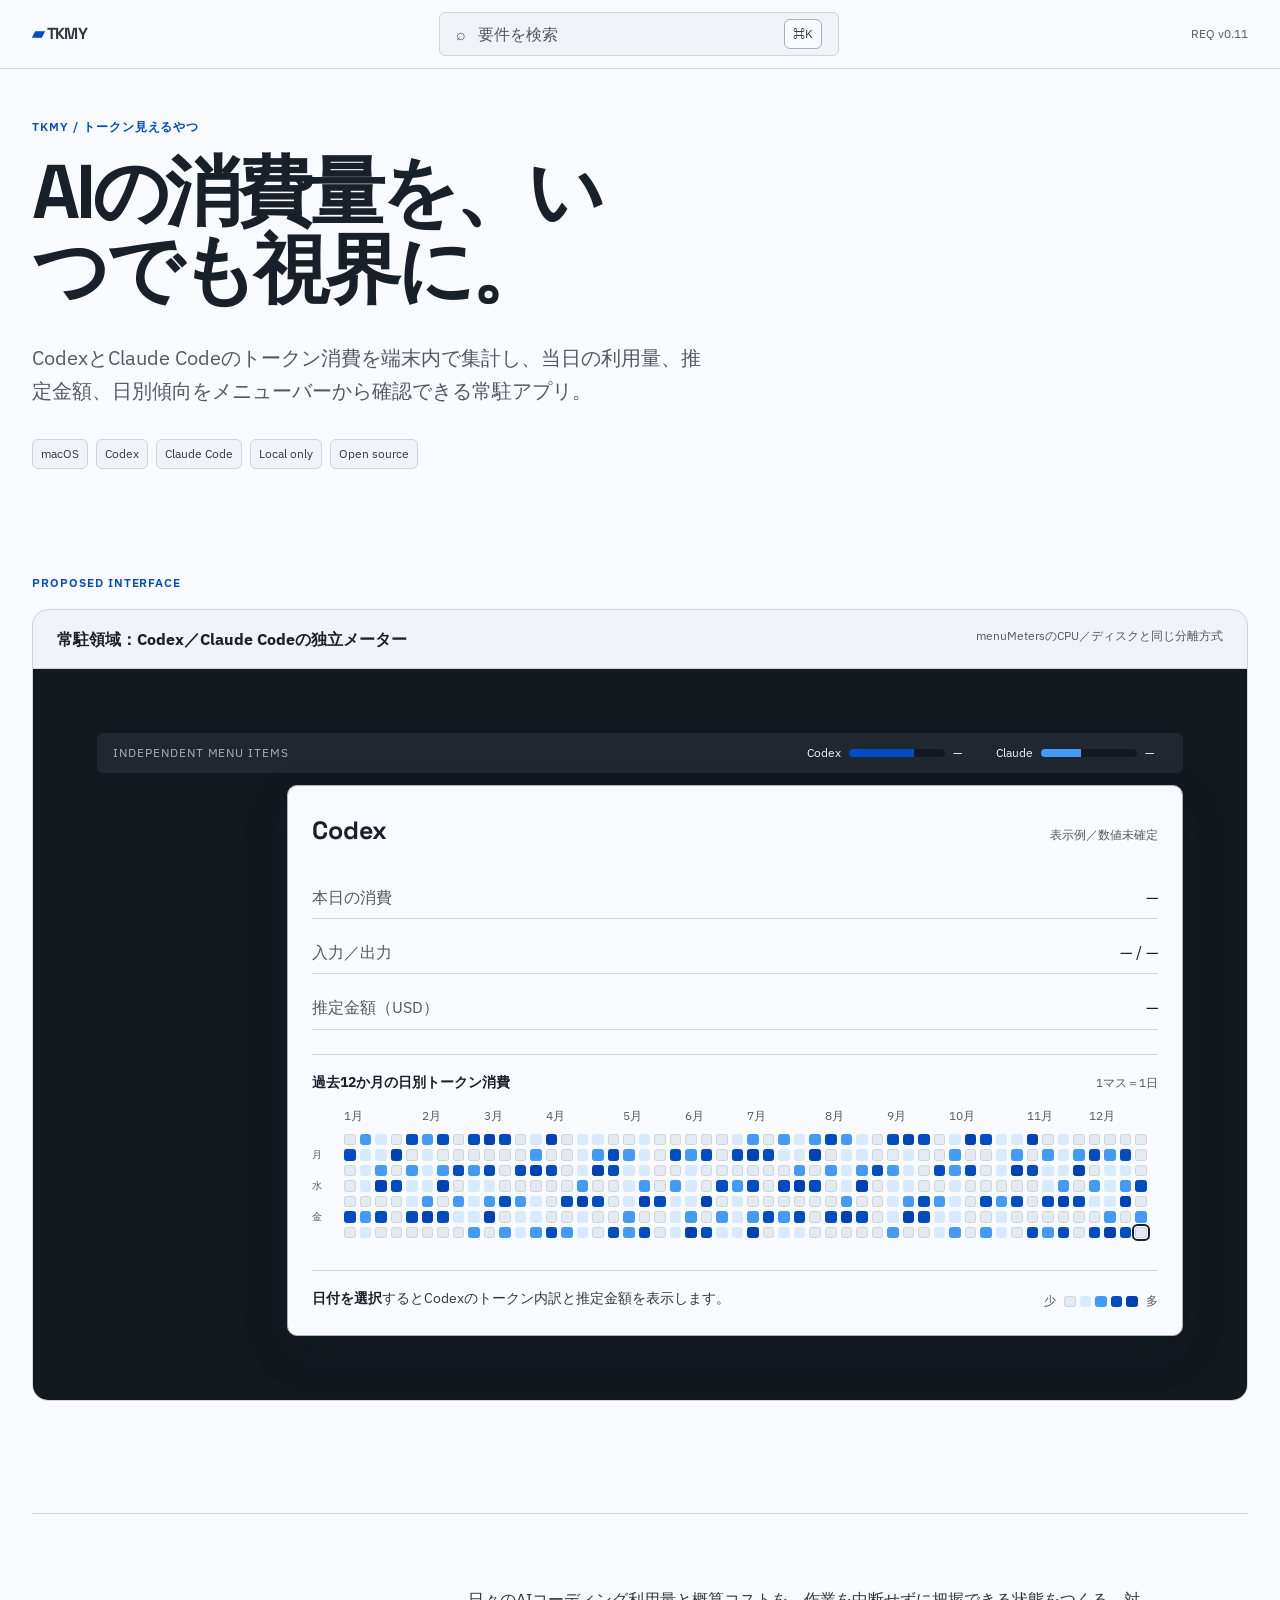
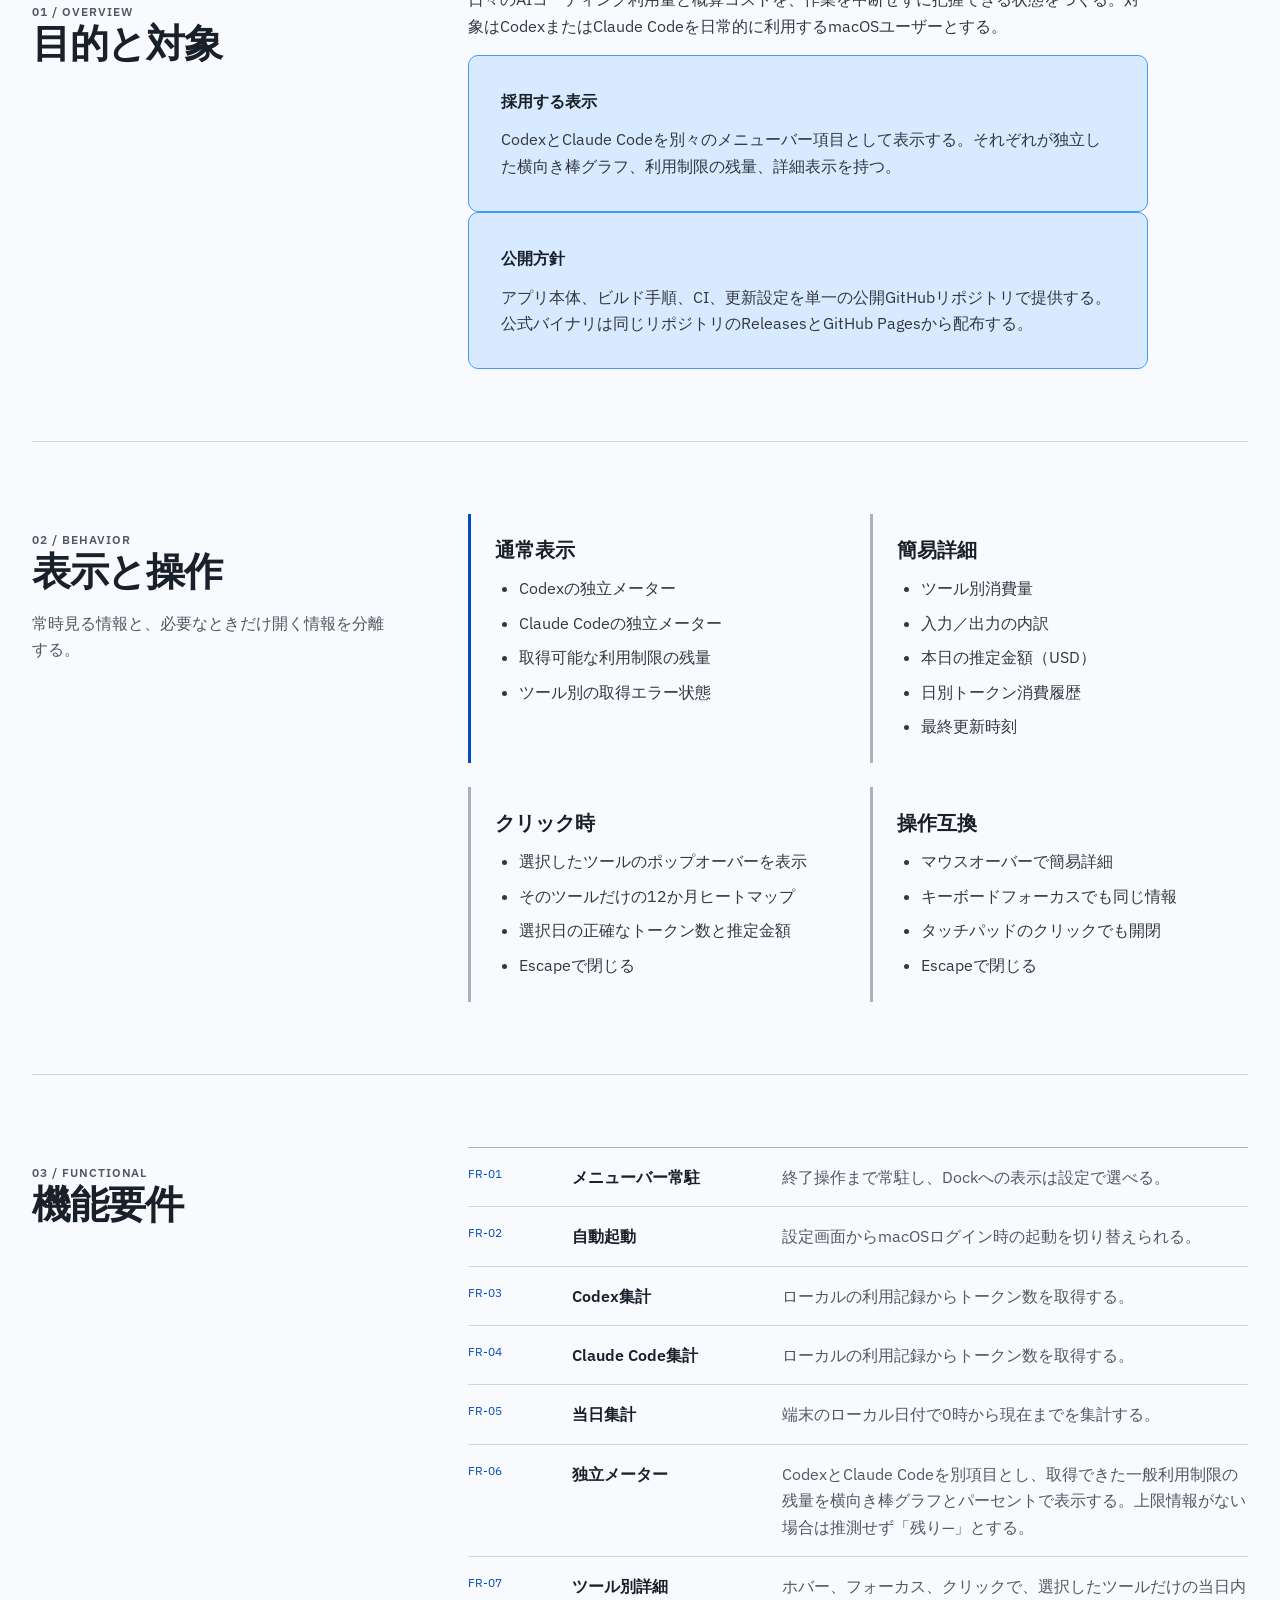
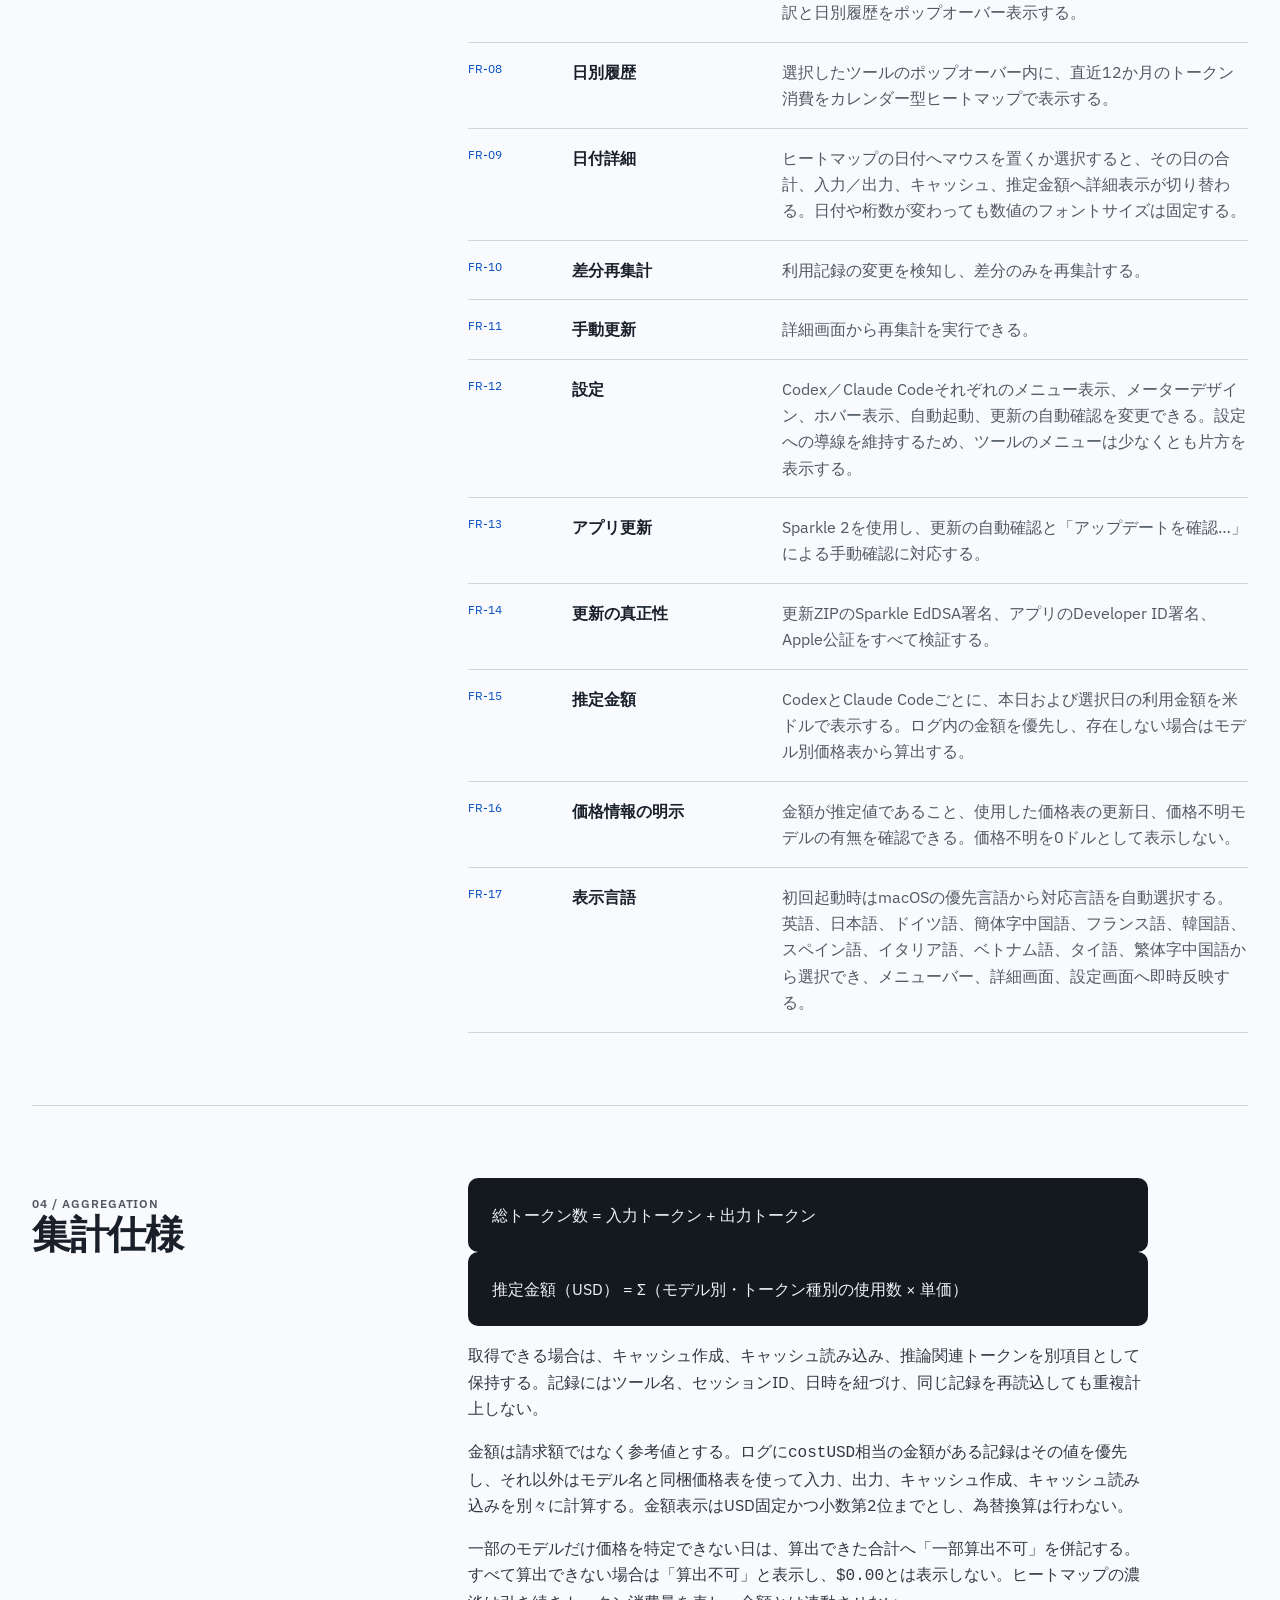
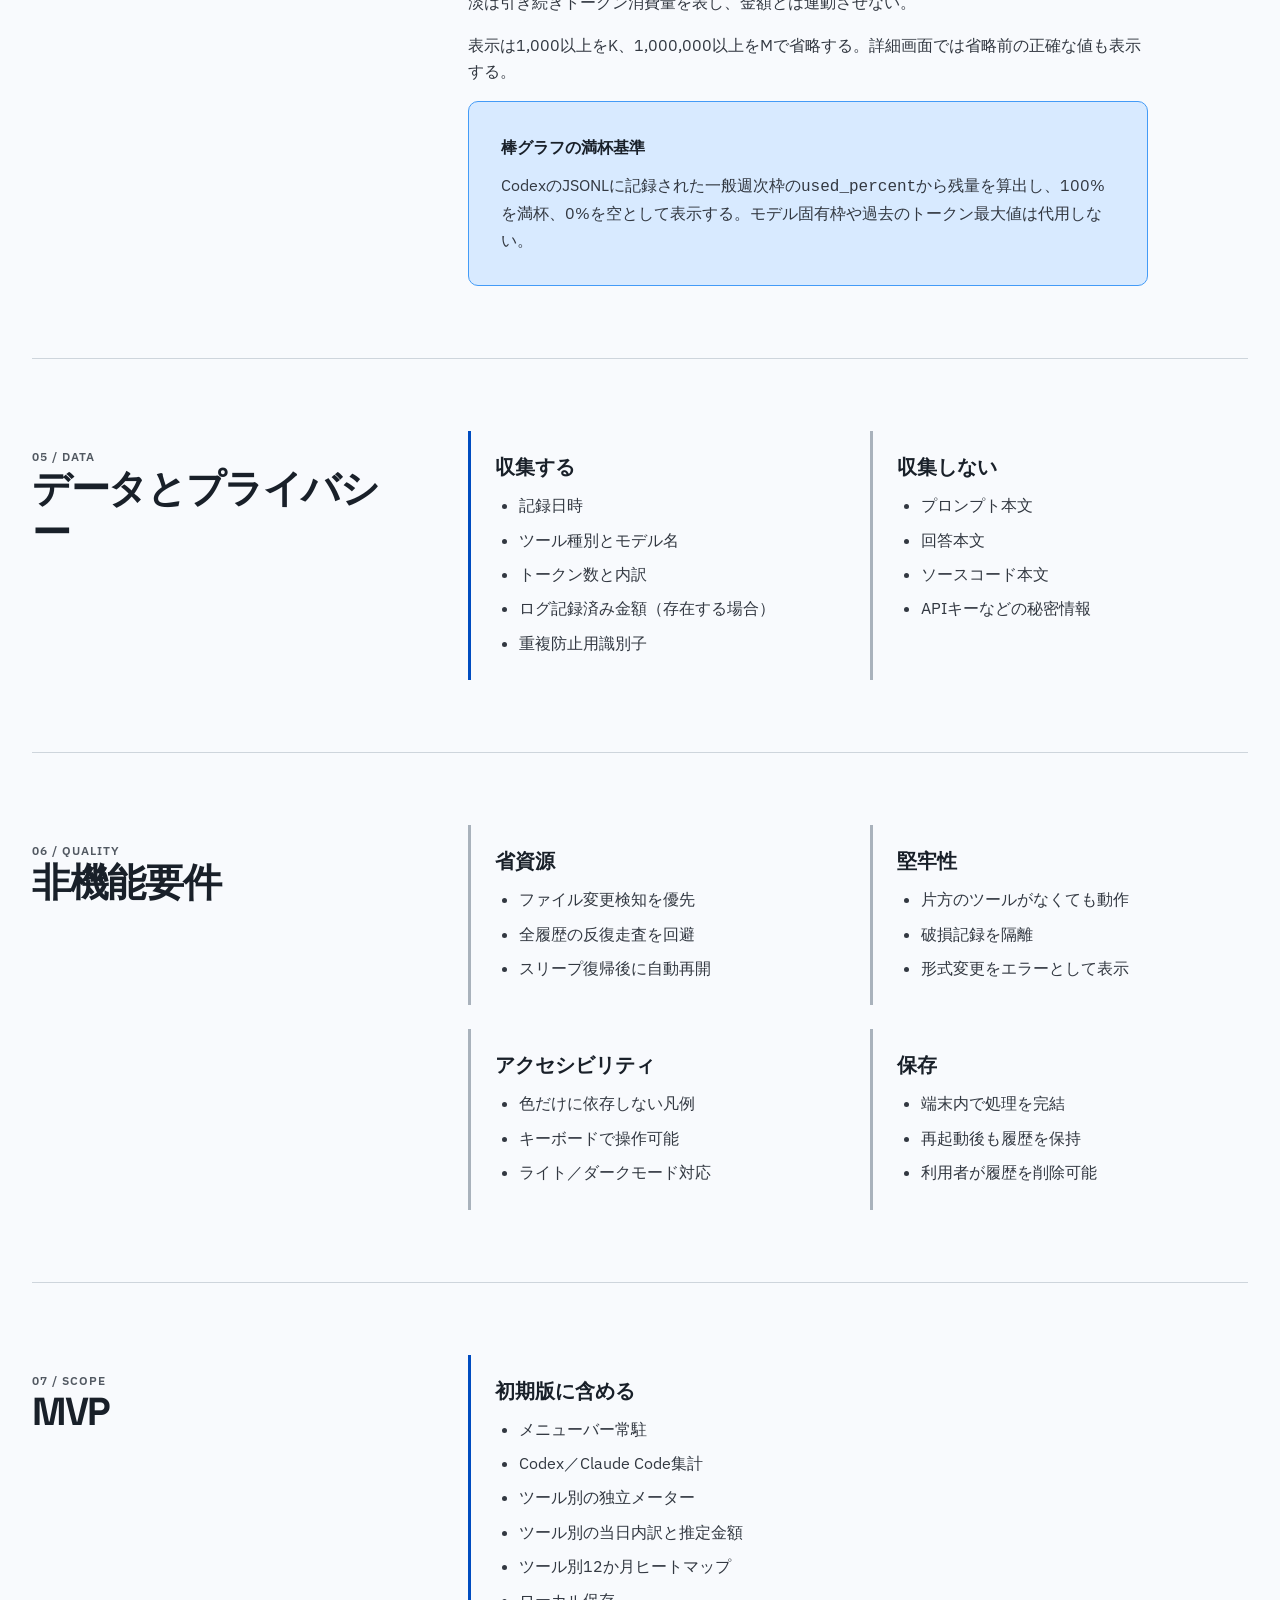
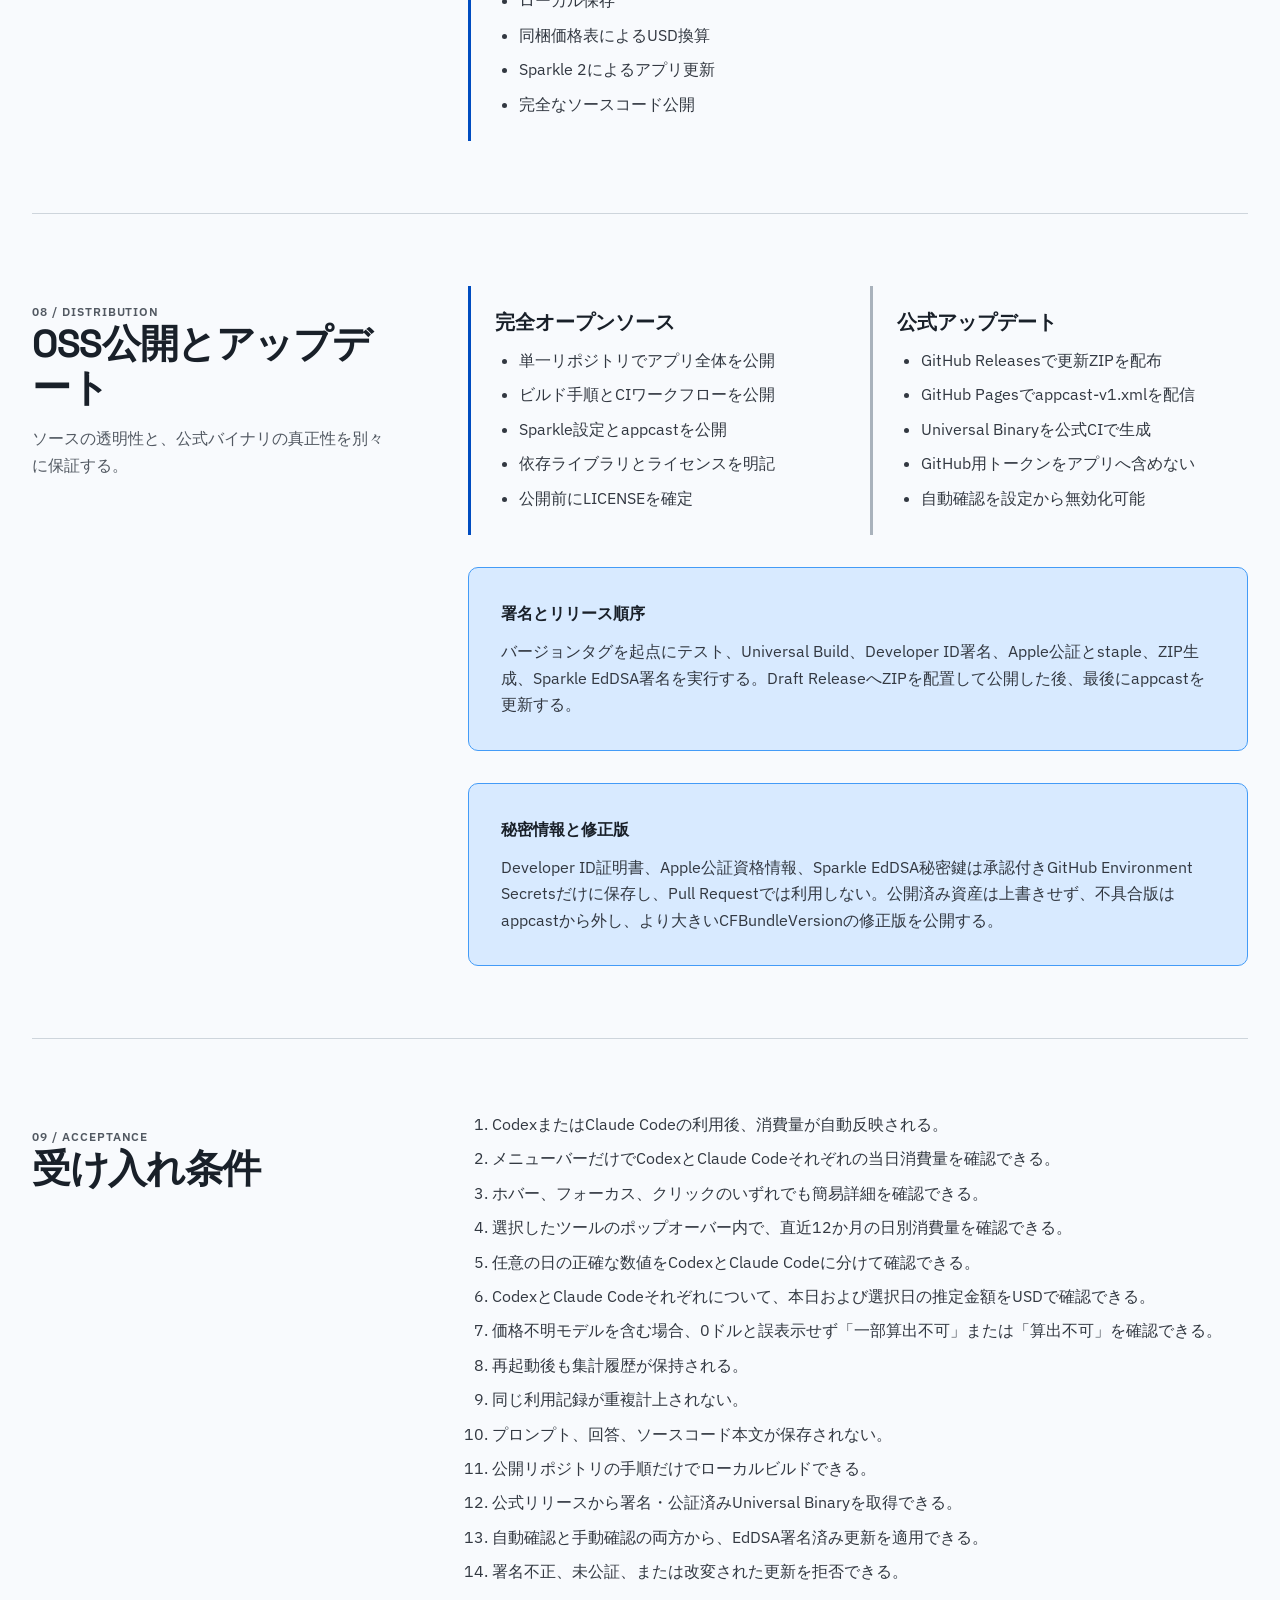
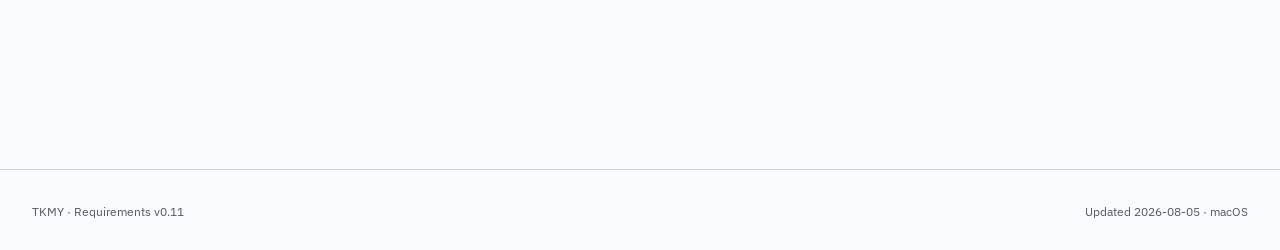
==== commit 7510e9ad: "Add eleven-language localization" ====
--- a/index.html
+++ b/index.html
@@ -331,6 +331,7 @@
           <div class="req-row"><dt>FR-14</dt><dd>更新の真正性</dd><dd>更新ZIPのSparkle EdDSA署名、アプリのDeveloper ID署名、Apple公証をすべて検証する。</dd></div>
           <div class="req-row"><dt>FR-15</dt><dd>推定金額</dd><dd>CodexとClaude Codeごとに、本日および選択日の利用金額を米ドルで表示する。ログ内の金額を優先し、存在しない場合はモデル別価格表から算出する。</dd></div>
           <div class="req-row"><dt>FR-16</dt><dd>価格情報の明示</dd><dd>金額が推定値であること、使用した価格表の更新日、価格不明モデルの有無を確認できる。価格不明を0ドルとして表示しない。</dd></div>
+          <div class="req-row"><dt>FR-17</dt><dd>表示言語</dd><dd>初回起動時はmacOSの優先言語から対応言語を自動選択する。英語、日本語、ドイツ語、簡体字中国語、フランス語、韓国語、スペイン語、イタリア語、ベトナム語、タイ語、繁体字中国語から選択でき、メニューバー、詳細画面、設定画面へ即時反映する。</dd></div>
         </dl>
       </section>
 
